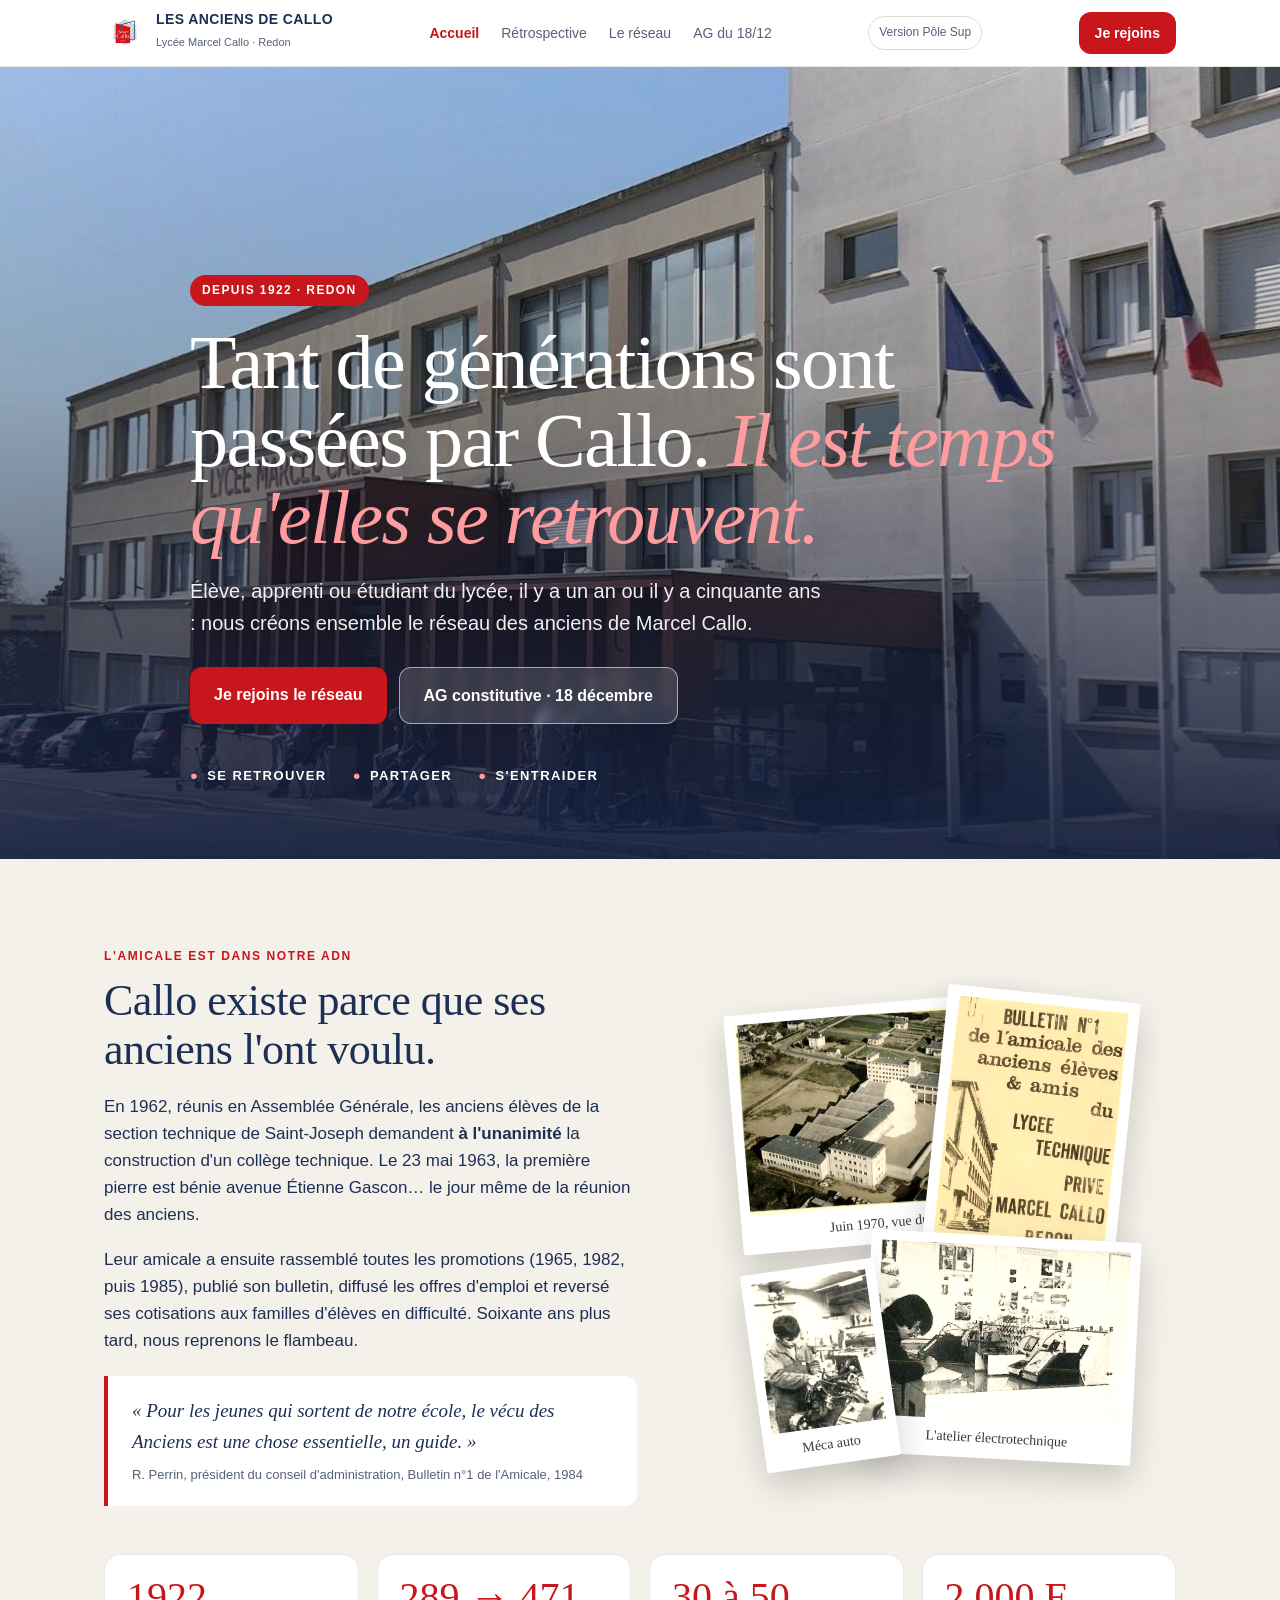
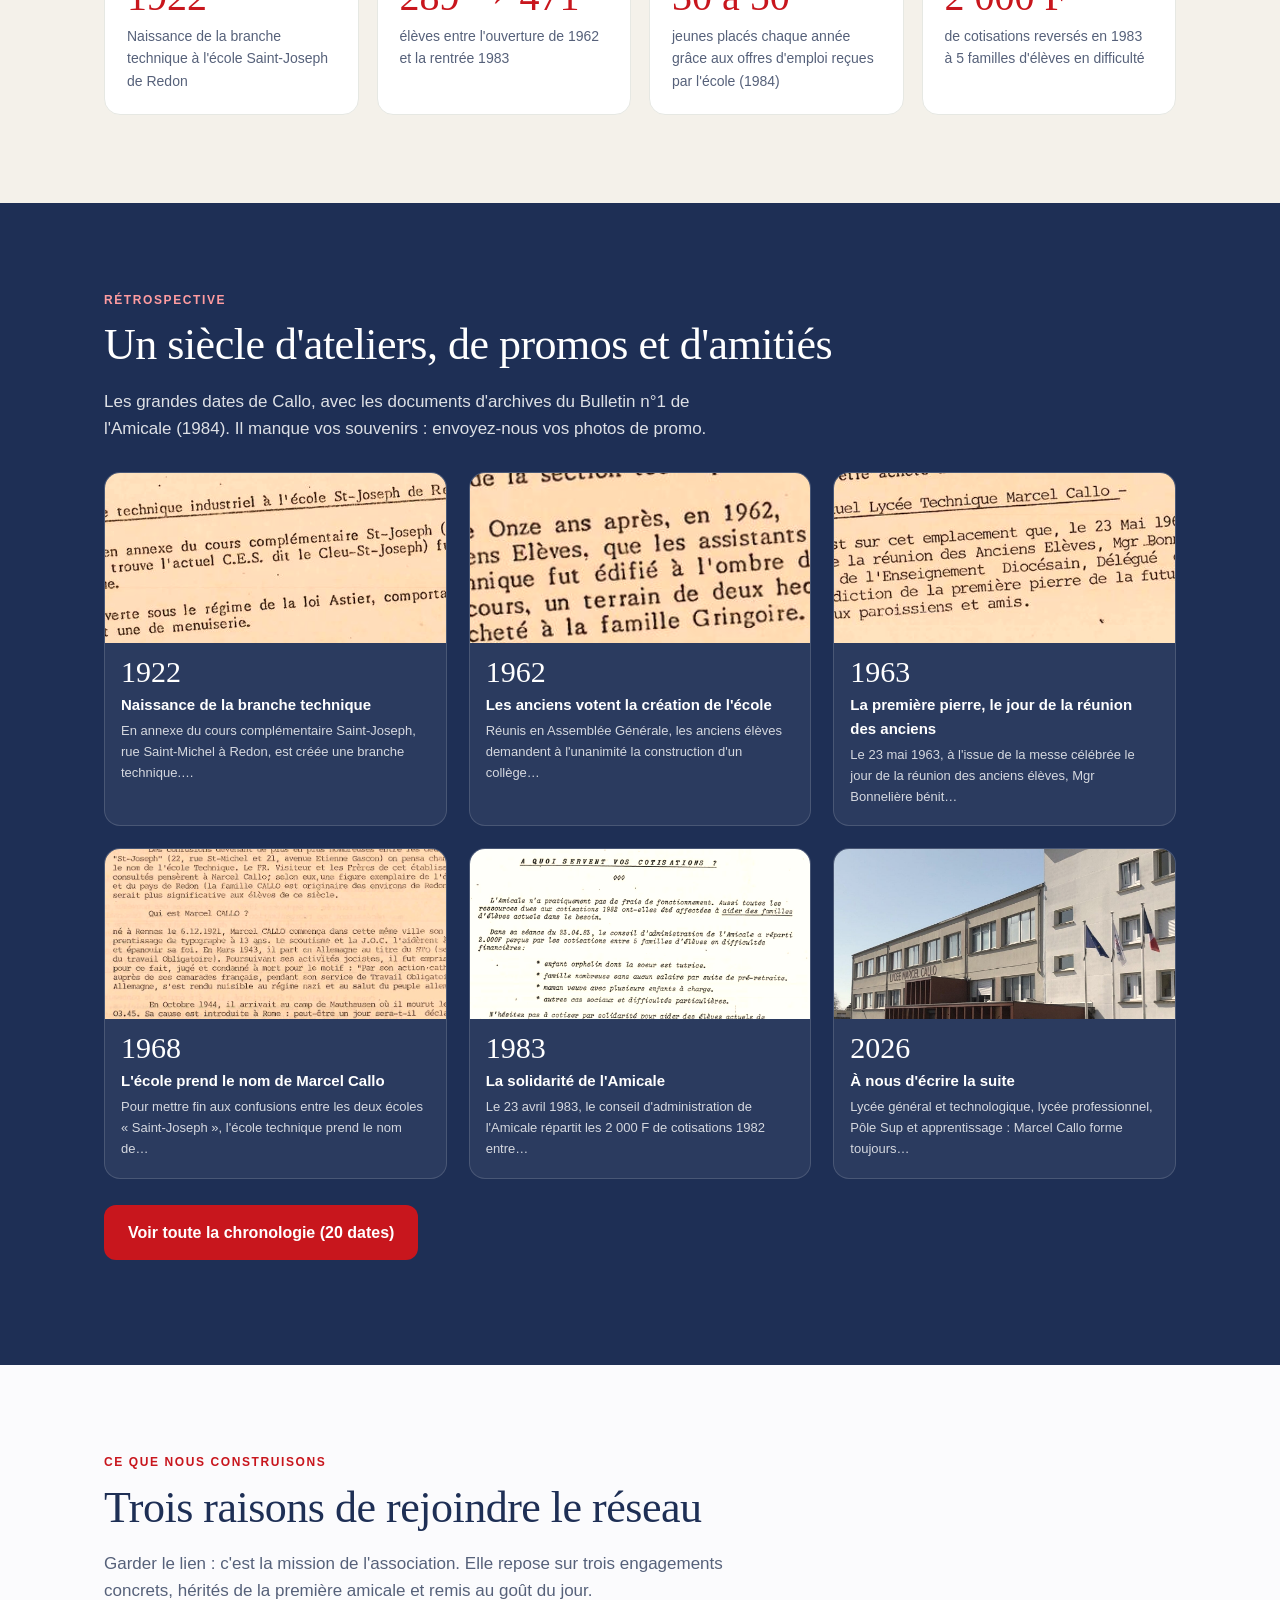
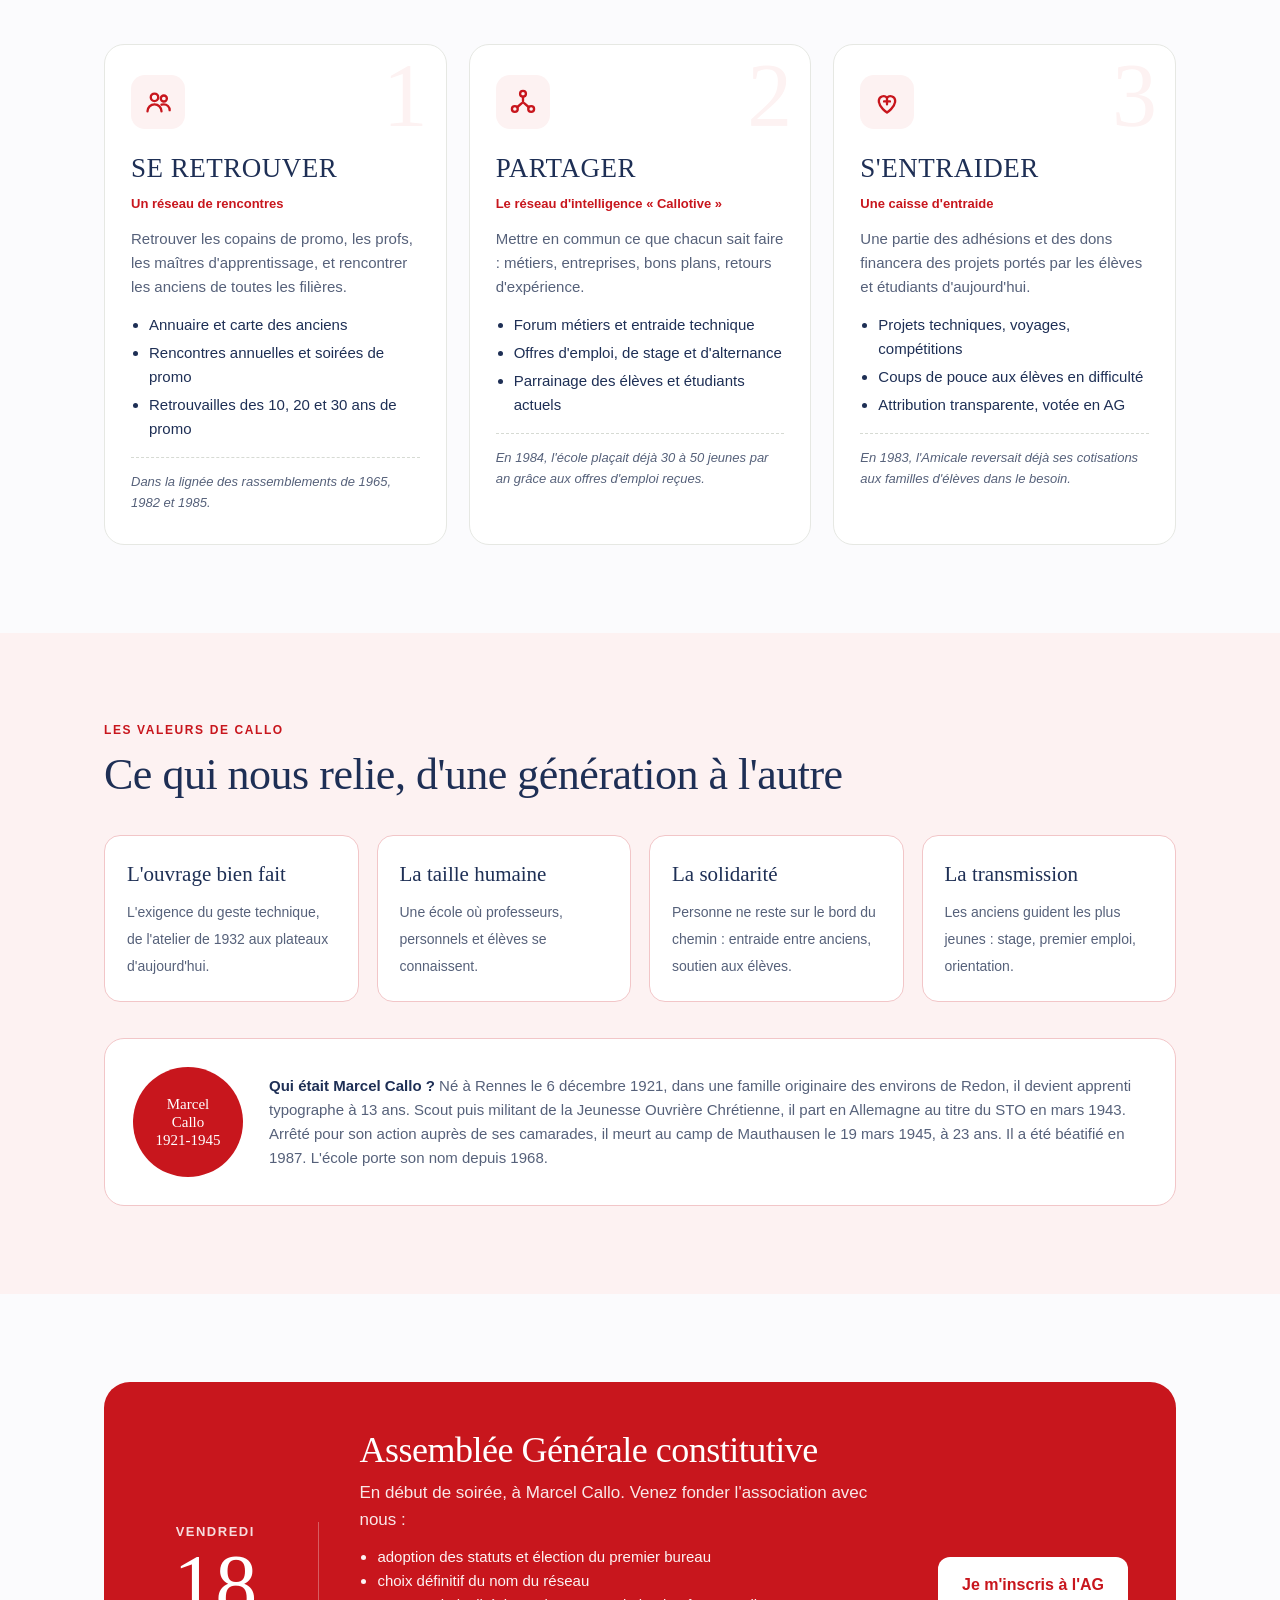
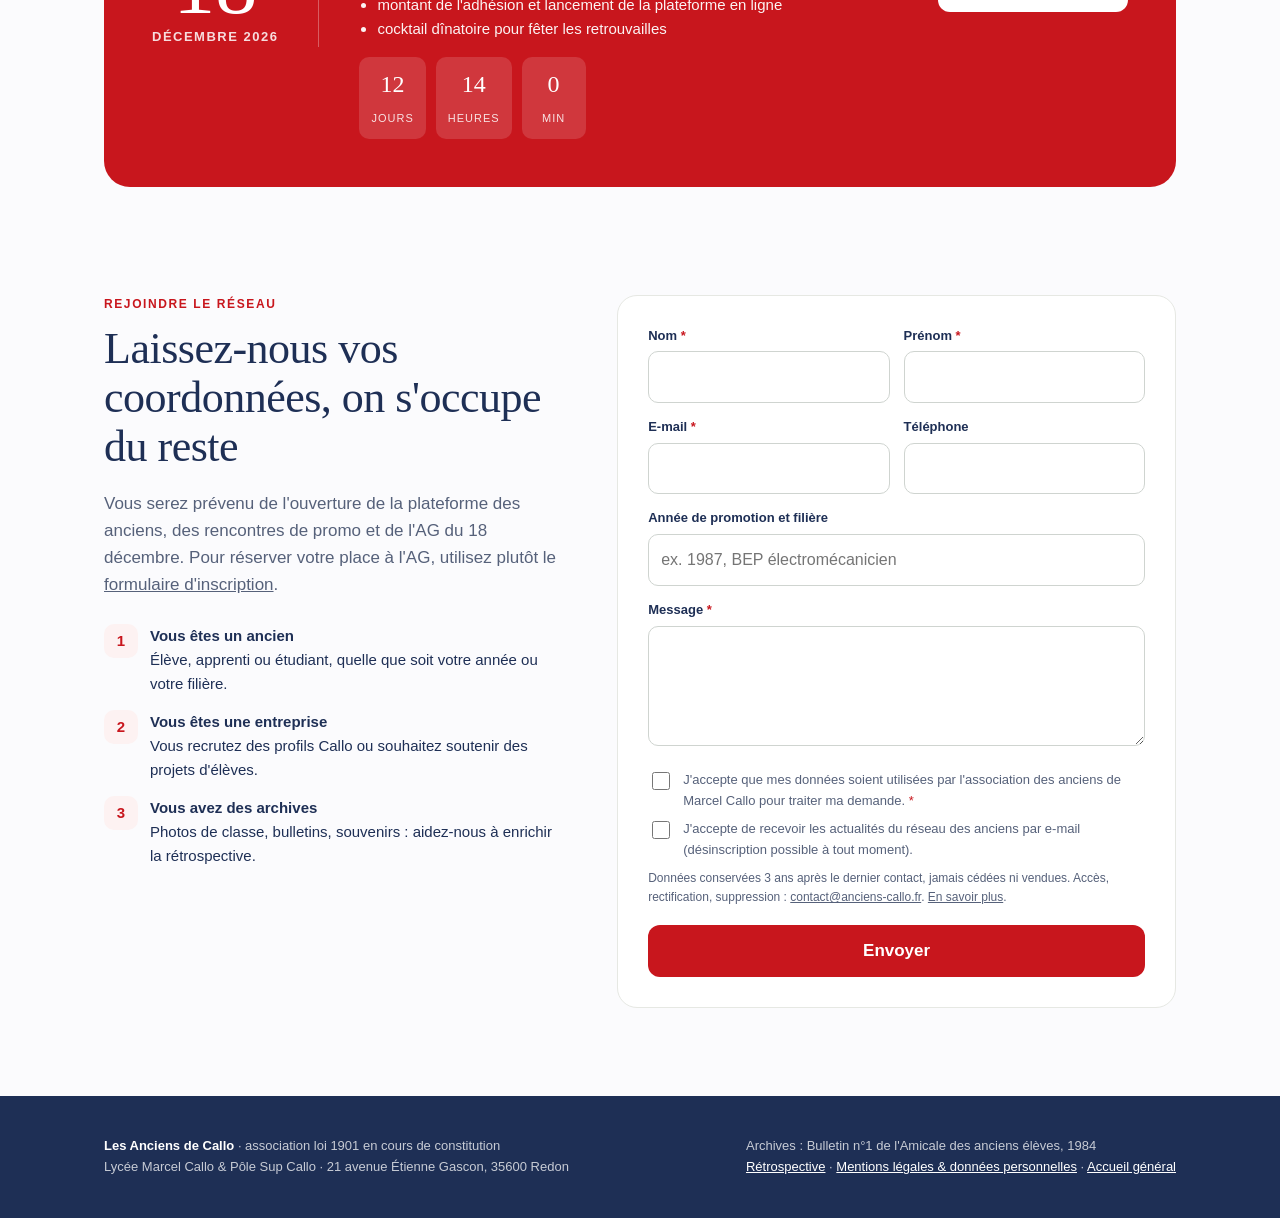
==== lycee/index.html @ 8461d47e "Site Les Anciens de Callo : portail, lycee, polesup, retrospective, inscription" ====
<!doctype html>
<html lang="fr">
<head>
<meta charset="utf-8">
<meta name="viewport" content="width=device-width, initial-scale=1">
<title>Les Anciens de Callo · Lycée Marcel Callo</title>
<meta name="description" content="Le réseau des anciens élèves, apprentis et étudiants de Marcel Callo (Redon) : se retrouver, partager, s&#x27;entraider. AG constitutive le 18 décembre 2026.">
<link rel="icon" href="../assets/img/logo-polesup.jpg">
<link rel="stylesheet" href="../assets/css/style.css">
</head>
<body class="lycee">
<nav>
  <div class="wrap">
    <a class="brand" href="index.html"><img src="../assets/img/logo-lycee.jpg" alt="Lycée Marcel Callo Redon"><div><b>LES ANCIENS DE CALLO</b><span>Lycée Marcel Callo · Redon</span></div></a>
    <ul><li><a href="index.html" class="on">Accueil</a></li><li><a href="retrospective.html">Rétrospective</a></li><li><a href="index.html#reseau">Le réseau</a></li><li><a href="index.html#ag">AG du 18/12</a></li></ul>
    <a class="switch" href="../polesup/index.html">Version Pôle Sup</a>
    <a class="btn btn-main" href="index.html#contact">Je rejoins</a>
  </div>
</nav>

<header class="hero" id="top">
  <div class="bg" role="img" aria-label="Façade actuelle du lycée Marcel Callo à Redon"></div>
  <div class="wrap">
    <span class="since">DEPUIS 1922 · REDON</span>
    <h1>Tant de générations sont passées par Callo. <em>Il est temps qu'elles se retrouvent.</em></h1>
    <p>Élève, apprenti ou étudiant du lycée, il y a un an ou il y a cinquante ans : nous créons ensemble le réseau des anciens de Marcel Callo.</p>
    <div class="ctas">
      <a class="btn btn-main" href="#contact">Je rejoins le réseau</a>
      <a class="btn btn-ghost" href="#ag">AG constitutive · 18 décembre</a>
    </div>
    <div class="pillars-strip"><span>Se retrouver</span><span>Partager</span><span>S'entraider</span></div>
  </div>
</header>

<section class="origin" id="histoire">
  <div class="wrap">
    <div class="grid">
      <div class="reveal">
        <div class="kicker">L'amicale est dans notre ADN</div>
        <h2>Callo existe parce que ses anciens l'ont voulu.</h2>
        <p>En 1962, réunis en Assemblée Générale, les anciens élèves de la section technique de Saint-Joseph demandent <strong>à l'unanimité</strong> la construction d'un collège technique. Le 23 mai 1963, la première pierre est bénie avenue Étienne Gascon… le jour même de la réunion des anciens.</p>
        <p>Leur amicale a ensuite rassemblé toutes les promotions (1965, 1982, puis 1985), publié son bulletin, diffusé les offres d'emploi et reversé ses cotisations aux familles d'élèves en difficulté. Soixante ans plus tard, nous reprenons le flambeau.</p>
        <blockquote>« Pour les jeunes qui sortent de notre école, le vécu des Anciens est une chose essentielle, un guide. »<cite>R. Perrin, président du conseil d'administration, Bulletin n°1 de l'Amicale, 1984</cite></blockquote>
      </div>
      <div class="stack reveal" aria-label="Montage de photos d'archives">
        <figure class="polaroid p1"><img src="../assets/img/aerien1970.jpg" alt="Vue aérienne de l'école en juin 1970"><figcaption>Juin 1970, vue du ciel</figcaption></figure>
        <figure class="polaroid p2"><img src="../assets/img/bulletin1984.jpg" alt="Couverture du Bulletin n°1 de l'Amicale"><figcaption>Bulletin n°1, 1984</figcaption></figure>
        <figure class="polaroid p3"><img src="../assets/img/atelier-electro.jpg" alt="Élève en atelier d'électrotechnique"><figcaption>L'atelier électrotechnique</figcaption></figure>
        <figure class="polaroid p4"><img src="../assets/img/atelier-auto.jpg" alt="Élève en atelier de mécanique automobile"><figcaption>Méca auto</figcaption></figure>
      </div>
    </div>
    <div class="stats reveal">
      <div class="stat"><b>1922</b><span>Naissance de la branche technique à l'école Saint-Joseph de Redon</span></div>
      <div class="stat"><b>289 → 471</b><span>élèves entre l'ouverture de 1962 et la rentrée 1983</span></div>
      <div class="stat"><b>30 à 50</b><span>jeunes placés chaque année grâce aux offres d'emploi reçues par l'école (1984)</span></div>
      <div class="stat"><b>2 000 F</b><span>de cotisations reversés en 1983 à 5 familles d'élèves en difficulté</span></div>
    </div>
  </div>
</section>

<section class="timeline-sec" id="retrospective">
  <div class="wrap">
    <div class="kicker">Rétrospective</div>
    <h2 class="serif">Un siècle d'ateliers, de promos et d'amitiés</h2>
    <p class="intro">Les grandes dates de Callo, avec les documents d'archives du Bulletin n°1 de l'Amicale (1984). Il manque vos souvenirs : envoyez-nous vos photos de promo.</p>
    <div class="teaser"><a href="retrospective.html#an-1922"><img src="../assets/img/1922-section-technique.jpg" alt="Historique de l&#x27;école : la section technique à Saint-Joseph" loading="lazy"><div class="t"><div class="yr">1922</div><h3>Naissance de la branche technique</h3><p>En annexe du cours complémentaire Saint-Joseph, rue Saint-Michel à Redon, est créée une branche technique.…</p></div></a><a href="retrospective.html#an-1962"><img src="../assets/img/1962-ag-des-anciens.jpg" alt="La demande unanime de l&#x27;Assemblée Générale des anciens" loading="lazy"><div class="t"><div class="yr">1962</div><h3>Les anciens votent la création de l&#x27;école</h3><p>Réunis en Assemblée Générale, les anciens élèves demandent à l&#x27;unanimité la construction d&#x27;un collège…</p></div></a><a href="retrospective.html#an-1963"><img src="../assets/img/1963-premiere-pierre.jpg" alt="Bénédiction de la première pierre, 23 mai 1963" loading="lazy"><div class="t"><div class="yr">1963</div><h3>La première pierre, le jour de la réunion des anciens</h3><p>Le 23 mai 1963, à l&#x27;issue de la messe célébrée le jour de la réunion des anciens élèves, Mgr Bonnelière bénit…</p></div></a><a href="retrospective.html#an-1968"><img src="../assets/img/1968-nom-marcel-callo.jpg" alt="Le choix du nom et le portrait de Marcel Callo" loading="lazy"><div class="t"><div class="yr">1968</div><h3>L&#x27;école prend le nom de Marcel Callo</h3><p>Pour mettre fin aux confusions entre les deux écoles « Saint-Joseph », l&#x27;école technique prend le nom de…</p></div></a><a href="retrospective.html#an-1983"><img src="../assets/img/1983-cotisations-solidarite.jpg" alt="« À quoi servent vos cotisations ? »" loading="lazy"><div class="t"><div class="yr">1983</div><h3>La solidarité de l&#x27;Amicale</h3><p>Le 23 avril 1983, le conseil d&#x27;administration de l&#x27;Amicale répartit les 2 000 F de cotisations 1982 entre…</p></div></a><a href="retrospective.html#an-2026"><img src="../assets/img/facade.jpg" alt="Le lycée Marcel Callo aujourd&#x27;hui, avenue Étienne Gascon" loading="lazy"><div class="t"><div class="yr">2026</div><h3>À nous d&#x27;écrire la suite</h3><p>Lycée général et technologique, lycée professionnel, Pôle Sup et apprentissage : Marcel Callo forme toujours…</p></div></a></div>
    <p style="margin-top:26px"><a class="btn btn-main" href="retrospective.html">Voir toute la chronologie (20 dates)</a></p>
  </div>
</section>

<section id="reseau">
  <div class="wrap">
    <div class="kicker">Ce que nous construisons</div>
    <h2>Trois raisons de rejoindre le réseau</h2>
    <p style="max-width:680px;color:var(--muted)">Garder le lien : c'est la mission de l'association. Elle repose sur trois engagements concrets, hérités de la première amicale et remis au goût du jour.</p>
    <div class="pillars">
      <article class="pillar reveal">
        <div class="num">1</div>
        <div class="ico"><svg viewBox="0 0 24 24" fill="none" stroke-width="2" stroke-linecap="round" stroke-linejoin="round"><circle cx="9" cy="8" r="3.2"/><circle cx="17" cy="9" r="2.6"/><path d="M3 20c0-3.3 2.7-6 6-6s6 2.7 6 6"/><path d="M15 14.3c.6-.2 1.3-.3 2-.3 2.8 0 5 2.2 5 5"/></svg></div>
        <h3>SE RETROUVER</h3>
        <div class="tag">Un réseau de rencontres</div>
        <p>Retrouver les copains de promo, les profs, les maîtres d'apprentissage, et rencontrer les anciens de toutes les filières.</p>
        <ul><li>Annuaire et carte des anciens</li><li>Rencontres annuelles et soirées de promo</li><li>Retrouvailles des 10, 20 et 30 ans de promo</li></ul>
        <div class="heritage">Dans la lignée des rassemblements de 1965, 1982 et 1985.</div>
      </article>
      <article class="pillar reveal">
        <div class="num">2</div>
        <div class="ico"><svg viewBox="0 0 24 24" fill="none" stroke-width="2" stroke-linecap="round" stroke-linejoin="round"><circle cx="12" cy="5" r="2.5"/><circle cx="5" cy="18" r="2.5"/><circle cx="19" cy="18" r="2.5"/><path d="M12 7.5v4M7 16.5l4-3.5M17 16.5l-4-3.5"/></svg></div>
        <h3>PARTAGER</h3>
        <div class="tag">Le réseau d'intelligence « Callotive »</div>
        <p>Mettre en commun ce que chacun sait faire : métiers, entreprises, bons plans, retours d'expérience.</p>
        <ul><li>Forum métiers et entraide technique</li><li>Offres d'emploi, de stage et d'alternance</li><li>Parrainage des élèves et étudiants actuels</li></ul>
        <div class="heritage">En 1984, l'école plaçait déjà 30 à 50 jeunes par an grâce aux offres d'emploi reçues.</div>
      </article>
      <article class="pillar reveal">
        <div class="num">3</div>
        <div class="ico"><svg viewBox="0 0 24 24" fill="none" stroke-width="2" stroke-linecap="round" stroke-linejoin="round"><path d="M12 21s-7-4.4-7-10a4 4 0 0 1 7-2.6A4 4 0 0 1 19 11c0 5.6-7 10-7 10z"/><path d="M9.5 11.5h5M12 9v5"/></svg></div>
        <h3>S'ENTRAIDER</h3>
        <div class="tag">Une caisse d'entraide</div>
        <p>Une partie des adhésions et des dons financera des projets portés par les élèves et étudiants d'aujourd'hui.</p>
        <ul><li>Projets techniques, voyages, compétitions</li><li>Coups de pouce aux élèves en difficulté</li><li>Attribution transparente, votée en AG</li></ul>
        <div class="heritage">En 1983, l'Amicale reversait déjà ses cotisations aux familles d'élèves dans le besoin.</div>
      </article>
    </div>
  </div>
</section>

<section class="values">
  <div class="wrap">
    <div class="kicker">Les valeurs de Callo</div>
    <h2>Ce qui nous relie, d'une génération à l'autre</h2>
    <div class="vals">
      <div class="val reveal"><b>L'ouvrage bien fait</b><span>L'exigence du geste technique, de l'atelier de 1932 aux plateaux d'aujourd'hui.</span></div>
      <div class="val reveal"><b>La taille humaine</b><span>Une école où professeurs, personnels et élèves se connaissent.</span></div>
      <div class="val reveal"><b>La solidarité</b><span>Personne ne reste sur le bord du chemin : entraide entre anciens, soutien aux élèves.</span></div>
      <div class="val reveal"><b>La transmission</b><span>Les anciens guident les plus jeunes : stage, premier emploi, orientation.</span></div>
    </div>
    <div class="callo reveal">
      <div class="badge">Marcel<br>Callo<br>1921-1945</div>
      <p><strong style="color:var(--ink)">Qui était Marcel Callo ?</strong> Né à Rennes le 6 décembre 1921, dans une famille originaire des environs de Redon, il devient apprenti typographe à 13 ans. Scout puis militant de la Jeunesse Ouvrière Chrétienne, il part en Allemagne au titre du STO en mars 1943. Arrêté pour son action auprès de ses camarades, il meurt au camp de Mauthausen le 19 mars 1945, à 23 ans. Il a été béatifié en 1987. L'école porte son nom depuis 1968.</p>
    </div>
  </div>
</section>

<section id="ag">
  <div class="wrap">
    <div class="ag reveal">
      <div class="date"><small>VENDREDI</small><b>18</b><small>DÉCEMBRE 2026</small></div>
      <div>
        <h2>Assemblée Générale constitutive</h2>
        <p>En début de soirée, à Marcel Callo. Venez fonder l'association avec nous :</p>
        <ul><li>adoption des statuts et élection du premier bureau</li><li>choix définitif du nom du réseau</li><li>montant de l'adhésion et lancement de la plateforme en ligne</li><li>cocktail dînatoire pour fêter les retrouvailles</li></ul>
        <div class="countdown" id="cd"><div><b id="cd-d">–</b><span>jours</span></div><div><b id="cd-h">–</b><span>heures</span></div><div><b id="cd-m">–</b><span>min</span></div></div>
      </div>
      <div><a class="btn" href="../inscription.html?ecole=lycee&amp;utm_source=site">Je m'inscris à l'AG</a></div>
    </div>
  </div>
</section>

<section class="contact" id="contact" style="padding-top:20px">
  <div class="wrap">
    <div class="grid">
      <div>
        <div class="kicker">Rejoindre le réseau</div>
        <h2>Laissez-nous vos coordonnées, on s'occupe du reste</h2>
        <p style="color:var(--muted)">Vous serez prévenu de l'ouverture de la plateforme des anciens, des rencontres de promo et de l'AG du 18 décembre. Pour réserver votre place à l'AG, utilisez plutôt le <a href="../inscription.html?ecole=lycee&amp;utm_source=site">formulaire d'inscription</a>.</p>
        <ul class="contact-points">
          <li><span class="dot">1</span><div><b>Vous êtes un ancien</b>Élève, apprenti ou étudiant, quelle que soit votre année ou votre filière.</div></li>
          <li><span class="dot">2</span><div><b>Vous êtes une entreprise</b>Vous recrutez des profils Callo ou souhaitez soutenir des projets d'élèves.</div></li>
          <li><span class="dot">3</span><div><b>Vous avez des archives</b>Photos de classe, bulletins, souvenirs : aidez-nous à enrichir la rétrospective.</div></li>
        </ul>
      </div>
      <form id="cf" data-site="Lycée Marcel Callo" novalidate>
        <div class="fg">
          <div><label class="f" for="c-nom">Nom <i>*</i></label><input type="text" id="c-nom" name="nom" autocomplete="family-name" required></div>
          <div><label class="f" for="c-prenom">Prénom <i>*</i></label><input type="text" id="c-prenom" name="prenom" autocomplete="given-name" required></div>
          <div><label class="f" for="c-email">E-mail <i>*</i></label><input type="email" id="c-email" name="email" autocomplete="email" required></div>
          <div><label class="f" for="c-tel">Téléphone</label><input type="tel" id="c-tel" name="tel" autocomplete="tel"></div>
          <div class="full"><label class="f" for="c-promo">Année de promotion et filière</label><input type="text" id="c-promo" name="promo" placeholder="ex. 1987, BEP électromécanicien"></div>
          <div class="full"><label class="f" for="c-msg">Message <i>*</i></label><textarea id="c-msg" name="message" required></textarea></div>
        </div>
        <input class="hp" type="text" name="site_web" tabindex="-1" autocomplete="off" aria-hidden="true">
        <div class="consent">
          <label><input type="checkbox" id="c-rgpd" name="rgpd" required><span>J'accepte que mes données soient utilisées par l'association des anciens de Marcel Callo pour traiter ma demande. <i style="color:var(--primary);font-style:normal">*</i></span></label>
          <label><input type="checkbox" id="c-optin" name="optin"><span>J'accepte de recevoir les actualités du réseau des anciens par e-mail (désinscription possible à tout moment).</span></label>
          <p style="margin:8px 0 0;font-size:12px">Données conservées 3 ans après le dernier contact, jamais cédées ni vendues. Accès, rectification, suppression : <a data-contact href="#">contact</a>. <a href="mentions-legales.html">En savoir plus</a>.</p>
        </div>
        <button type="submit" id="c-go">Envoyer</button>
        <div id="c-msgbox" class="msg" role="status" aria-live="polite"></div>
      </form>
    </div>
  </div>
</section>
<footer>
  <div class="wrap">
    <div><strong style="color:#fff">Les Anciens de Callo</strong> · association loi 1901 en cours de constitution<br>Lycée Marcel Callo &amp; Pôle Sup Callo · 21 avenue Étienne Gascon, 35600 Redon</div>
    <div>Archives : Bulletin n°1 de l'Amicale des anciens élèves, 1984<br><a href="retrospective.html">Rétrospective</a> · <a href="mentions-legales.html">Mentions légales &amp; données personnelles</a> · <a href="../index.html">Accueil général</a></div>
  </div>
</footer>
<script src="../assets/js/config.js"></script>
<script src="../assets/js/main.js"></script>
</body>
</html>
---- assets/css/style.css ----
:root{
  --primary:#454F56; --primary-ink:#fff; --accent:#B0C12C; --accent-ink:#7C8A1F; --ink:#232A2E; --dark:#232A2E;
  --soft:#F5F7EA; --line:#DDE3AE; --bg:#FAFAF7; --paper:#F3EFE4; --muted:#5E676C;
}
body.lycee{
  --primary:#C8161D; --accent:#3E588B; --accent-ink:#C8161D; --ink:#1E2F55; --dark:#1E2F55;
  --soft:#FDF2F2; --line:#F2C6C8; --bg:#FBFBFD; --paper:#F4F1EA; --muted:#56617A;
}
*{box-sizing:border-box}
html{scroll-behavior:smooth}
body{margin:0;background:var(--bg);color:var(--ink);font-family:Arial,Helvetica,sans-serif;line-height:1.6;font-size:17px}
img{max-width:100%;display:block}
a{color:inherit}
.wrap{max-width:1120px;margin:0 auto;padding:0 24px}
.serif{font-family:Georgia,'Times New Roman',serif;font-weight:normal}
.kicker{font-size:12px;font-weight:bold;letter-spacing:1.6px;text-transform:uppercase;color:var(--accent-ink)}
h2{font-family:Georgia,'Times New Roman',serif;font-weight:normal;font-size:clamp(30px,4vw,44px);line-height:1.12;margin:10px 0 18px;letter-spacing:-.5px}
.btn{display:inline-block;padding:15px 24px;border-radius:12px;font-weight:bold;text-decoration:none;font-size:16px;transition:transform .15s}
.btn:hover{transform:translateY(-2px)}
.btn-main{background:var(--primary);color:#fff}
.btn-ghost{background:rgba(255,255,255,.14);color:#fff;border:1px solid rgba(255,255,255,.55);backdrop-filter:blur(4px)}
section{padding:88px 0}

/* NAV */
nav{position:sticky;top:0;z-index:50;background:rgba(255,255,255,.94);backdrop-filter:blur(8px);border-bottom:1px solid #E6E8E3}
nav .wrap{display:flex;align-items:center;justify-content:space-between;height:66px;gap:16px}
.brand{display:flex;align-items:center;gap:10px;text-decoration:none}
.brand img{width:42px;height:42px;border-radius:8px;object-fit:cover}
.brand b{font-size:14px;letter-spacing:.4px;display:block;line-height:1.1}
.brand span{font-size:11px;color:var(--muted)}
nav ul{display:flex;gap:22px;list-style:none;margin:0;padding:0;font-size:14px}
nav ul a{text-decoration:none;color:var(--muted)} nav ul a:hover{color:var(--primary)}
nav .btn{padding:10px 16px;font-size:14px}

/* HERO */
.hero{position:relative;min-height:88vh;display:flex;align-items:flex-end;color:#fff;padding:0;overflow:hidden}
.hero .bg{position:absolute;inset:0;background:url(../img/facade.jpg) center 40%/cover}
.hero .bg:after{content:"";position:absolute;inset:0;background:linear-gradient(180deg,rgba(0,0,0,.05) 0%,rgba(0,0,0,.25) 40%,var(--hero-shade,rgba(20,26,30,.92)) 100%)}
body.lycee .hero{--hero-shade:rgba(22,33,64,.93)}
.hero .wrap{position:relative;padding-bottom:72px;padding-top:120px}
.hero .since{display:inline-block;background:var(--primary);padding:6px 12px;border-radius:999px;font-size:12px;font-weight:bold;letter-spacing:1.4px}
.hero h1{font-family:Georgia,'Times New Roman',serif;font-weight:normal;font-size:clamp(38px,6.2vw,76px);line-height:1.02;margin:18px 0 18px;letter-spacing:-1.5px;max-width:900px}
.hero h1 em{font-style:italic;color:var(--hero-em,#D9E57A)}
body.lycee .hero h1 em{--hero-em:#FF9CA0}
.hero p{font-size:clamp(17px,2vw,20px);max-width:640px;opacity:.93;margin:0 0 28px}
.hero .ctas{display:flex;gap:12px;flex-wrap:wrap}
.pillars-strip{display:flex;gap:26px;margin-top:42px;font-size:13px;letter-spacing:1.4px;text-transform:uppercase;font-weight:bold;flex-wrap:wrap}
.pillars-strip span:before{content:"●";color:var(--accent);margin-right:8px}
body.lycee .pillars-strip span:before{color:#FF9CA0}

/* ORIGIN */
.origin{background:var(--paper)}
.origin .grid{display:grid;grid-template-columns:1.05fr .95fr;gap:56px;align-items:center}
.origin blockquote{margin:22px 0 0;padding:20px 24px;border-left:4px solid var(--primary);background:#fff;border-radius:0 12px 12px 0;font-family:Georgia,serif;font-size:19px;font-style:italic}
.origin blockquote cite{display:block;font-family:Arial,sans-serif;font-style:normal;font-size:13px;color:var(--muted);margin-top:8px}
.stack{position:relative;height:500px}
.polaroid{position:absolute;background:#fff;padding:10px 10px 38px;box-shadow:0 14px 34px rgba(0,0,0,.18);border-radius:3px;transition:transform .3s}
.polaroid img{filter:sepia(.25) contrast(1.02)}
.polaroid figcaption{position:absolute;bottom:9px;left:0;right:0;text-align:center;font-family:'Comic Sans MS','Segoe Print','Bradley Hand',cursive;font-size:14px;color:#3a3a3a}
.polaroid:hover{transform:rotate(0) scale(1.03)!important;z-index:5}
.p1{width:62%;left:0;top:10px;transform:rotate(-5deg)}
.p2{width:40%;right:2%;top:0;transform:rotate(6deg)}
.p3{width:56%;right:0;bottom:0;transform:rotate(3deg);z-index:2}
.p4{width:28%;left:4%;bottom:-6px;transform:rotate(-8deg);z-index:3}

/* STATS */
.stats{display:grid;grid-template-columns:repeat(4,1fr);gap:18px;margin-top:48px}
.stat{background:#fff;border:1px solid #E6E8E3;border-radius:16px;padding:22px}
.stat b{display:block;font-family:Georgia,serif;font-weight:normal;font-size:40px;line-height:1;color:var(--primary)}
.stat span{font-size:14px;color:var(--muted);display:block;margin-top:8px}

/* TIMELINE */
.timeline-sec{background:var(--dark);color:#fff}
.timeline-sec .kicker{color:var(--accent)}
body.lycee .timeline-sec .kicker{color:#FF9CA0}
.timeline-sec p.intro{max-width:640px;opacity:.85}
.tl{display:flex;gap:22px;overflow-x:auto;scroll-snap-type:x mandatory;padding:34px 24px 26px;margin:0 -24px;scrollbar-width:thin}
.tl::-webkit-scrollbar{height:8px}.tl::-webkit-scrollbar-thumb{background:rgba(255,255,255,.3);border-radius:8px}
.tl-item{flex:0 0 280px;scroll-snap-align:start;position:relative;padding-top:34px}
.tl-item:before{content:"";position:absolute;top:10px;left:0;right:-22px;height:2px;background:rgba(255,255,255,.2)}
.tl-item:after{content:"";position:absolute;top:4px;left:0;width:14px;height:14px;border-radius:50%;background:var(--accent);box-shadow:0 0 0 5px rgba(255,255,255,.08)}
body.lycee .tl-item:after{background:#FF6B70}
.tl-item .yr{font-family:Georgia,serif;font-size:38px;line-height:1}
.tl-item h3{font-size:16px;margin:8px 0 6px}
.tl-item p{font-size:14px;opacity:.8;margin:0}
.tl-item .ph{margin-top:14px;background:#fff;padding:7px 7px 7px;border-radius:3px;transform:rotate(-1.5deg);box-shadow:0 10px 24px rgba(0,0,0,.35)}
.tl-item:nth-child(even) .ph{transform:rotate(1.8deg)}
.tl-item .ph img{height:170px;width:100%;object-fit:cover;filter:sepia(.2)}
.tl-item.now .ph img{filter:none}
.tl-hint{font-size:13px;opacity:.6;margin-top:6px}
.tl-nav{display:flex;gap:8px;margin-top:10px}
.tl-nav button{background:rgba(255,255,255,.1);border:1px solid rgba(255,255,255,.3);color:#fff;width:44px;height:44px;border-radius:50%;font-size:18px;cursor:pointer}

/* PILLARS */
.pillars{display:grid;grid-template-columns:repeat(3,1fr);gap:22px;margin-top:40px}
.pillar{background:#fff;border:1px solid #E6E8E3;border-radius:20px;padding:30px 26px;position:relative;overflow:hidden}
.pillar .num{position:absolute;right:18px;top:6px;font-family:Georgia,serif;font-size:90px;color:var(--soft);line-height:1}
.pillar .ico{width:54px;height:54px;border-radius:14px;background:var(--soft);display:grid;place-items:center;margin-bottom:18px;position:relative}
.pillar .ico svg{width:28px;height:28px;stroke:var(--primary)}
.pillar h3{font-family:Georgia,serif;font-weight:normal;font-size:27px;margin:0 0 4px;position:relative;letter-spacing:.5px}
.pillar .tag{font-size:13px;font-weight:bold;color:var(--accent-ink);margin-bottom:12px;position:relative}
.pillar p{font-size:15px;color:var(--muted);margin:0 0 14px;position:relative}
.pillar ul{margin:0;padding-left:18px;font-size:15px;position:relative}
.pillar li{margin:4px 0}
.pillar .heritage{margin-top:16px;padding-top:14px;border-top:1px dashed #D6DAD3;font-size:13px;color:var(--muted);font-style:italic;position:relative}

/* VALUES */
.values{background:var(--soft)}
.vals{display:grid;grid-template-columns:repeat(4,1fr);gap:18px;margin-top:36px}
.val{background:#fff;border-radius:16px;padding:22px;border:1px solid var(--line)}
.val b{font-family:Georgia,serif;font-weight:normal;font-size:21px;display:block;margin-bottom:6px}
.val span{font-size:14px;color:var(--muted)}
.callo{display:grid;grid-template-columns:auto 1fr;gap:26px;align-items:center;margin-top:36px;background:#fff;border-radius:20px;padding:28px;border:1px solid var(--line)}
.callo .badge{width:110px;height:110px;border-radius:50%;background:var(--primary);color:#fff;display:grid;place-items:center;text-align:center;font-family:Georgia,serif;font-size:15px;line-height:1.2;padding:10px}
.callo p{margin:0;font-size:15px;color:var(--muted)}

/* AG */
.ag{background:var(--primary);color:#fff;border-radius:26px;padding:48px;display:grid;grid-template-columns:auto 1fr auto;gap:40px;align-items:center}
.ag .date{text-align:center;border-right:1px solid rgba(255,255,255,.3);padding-right:40px}
.ag .date small{display:block;font-size:13px;letter-spacing:1.5px;font-weight:bold;opacity:.85}
.ag .date b{font-family:Georgia,serif;font-weight:normal;font-size:84px;line-height:1}
.ag h2{margin:0 0 8px;font-size:clamp(26px,3vw,36px)}
.ag p{margin:0;opacity:.9}
.ag ul{margin:12px 0 0;padding-left:18px;opacity:.95;font-size:15px}
.countdown{display:flex;gap:10px;margin-top:16px}
.countdown div{background:rgba(255,255,255,.14);border-radius:10px;padding:8px 12px;text-align:center;min-width:64px}
.countdown b{display:block;font-size:24px;font-family:Georgia,serif;font-weight:normal}
.countdown span{font-size:11px;letter-spacing:1px;text-transform:uppercase;opacity:.85}
.ag .btn{background:#fff;color:var(--primary)}

/* FORM */
.contact .grid{display:grid;grid-template-columns:.9fr 1.1fr;gap:56px;align-items:start}
form{background:#fff;border:1px solid #E6E8E3;border-radius:20px;padding:30px}
.fg{display:grid;grid-template-columns:1fr 1fr;gap:14px}
.fg .full{grid-column:1/-1}
label.f{display:block;font-size:13px;font-weight:bold;margin-bottom:5px}
label.f i{color:var(--primary);font-style:normal}
input[type=text],input[type=email],input[type=tel],input[type=number],textarea{width:100%;padding:12px;border:1px solid #CFD4D0;border-radius:10px;font:inherit;font-size:16px;background:#fff;color:var(--ink)}
textarea{min-height:120px;resize:vertical}
input:focus,textarea:focus{outline:2px solid var(--accent);border-color:var(--primary)}
.consent{margin-top:16px;font-size:13px;color:var(--muted)}
.consent label{display:flex;gap:10px;align-items:flex-start;margin:8px 0}
.consent input{width:18px;height:18px;margin-top:2px;flex:none;accent-color:var(--primary)}
form button{margin-top:18px;width:100%;padding:16px;border:0;border-radius:12px;background:var(--primary);color:#fff;font-size:17px;font-weight:bold;cursor:pointer}
.msg{display:none;margin-top:14px;padding:14px;border-radius:10px;font-weight:bold}
.msg.ok{display:block;background:var(--soft);border:1px solid var(--line)}
.msg.err{display:block;background:#FFF1F0;border:1px solid #F3B8B3;color:#9B1C1C}
.hp{position:absolute;left:-9999px}
.contact-points{list-style:none;padding:0;margin:26px 0 0}
.contact-points li{display:flex;gap:12px;margin:14px 0;font-size:15px}
.contact-points li b{display:block}
.contact-points .dot{width:34px;height:34px;flex:none;border-radius:10px;background:var(--soft);display:grid;place-items:center;color:var(--primary);font-weight:bold}

footer{background:var(--dark);color:rgba(255,255,255,.75);font-size:13px;padding:40px 0}
footer .wrap{display:flex;justify-content:space-between;gap:24px;flex-wrap:wrap}
footer a{color:#fff}
.reveal{opacity:0;transform:translateY(24px);transition:opacity .7s,transform .7s}
.reveal.in{opacity:1;transform:none}
@media (prefers-reduced-motion:reduce){.reveal{opacity:1;transform:none;transition:none}html{scroll-behavior:auto}}

@media (max-width:900px){
  nav ul{display:none}
  .origin .grid,.contact .grid{grid-template-columns:1fr;gap:36px}
  .stack{height:420px}
  .stats{grid-template-columns:1fr 1fr}
  .pillars{grid-template-columns:1fr}
  .vals{grid-template-columns:1fr 1fr}
  .ag{grid-template-columns:1fr;padding:32px 24px;gap:22px}
  .ag .date{border-right:0;border-bottom:1px solid rgba(255,255,255,.3);padding:0 0 18px;text-align:left}
}
@media (max-width:560px){
  body{font-size:16px}
  .wrap{padding:0 16px}
  section{padding:64px 0}
  .hero{min-height:92vh}
  .stack{height:330px}
  .vals,.fg{grid-template-columns:1fr}
  .callo{grid-template-columns:1fr;text-align:left}
  .tl{margin:0 -16px;padding:34px 16px 26px}
  .tl-item{flex-basis:240px}
  form{padding:20px}
  nav .btn{display:none}
  .pillars-strip{gap:14px;font-size:12px}
}

/* ====== Ajouts v2 : navigation multi-pages, chronologie, portail, visionneuse ====== */
nav ul a.on{color:var(--primary);font-weight:bold}
.switch{font-size:12px;color:var(--muted);text-decoration:none;border:1px solid #DADDD6;border-radius:999px;padding:6px 10px;white-space:nowrap}
.switch:hover{border-color:var(--primary);color:var(--primary)}
.page-head{background:var(--dark);color:#fff;padding:64px 0 54px}
.page-head .kicker{color:var(--accent)}
body.lycee .page-head .kicker{color:#FF9CA0}
.page-head h1{font-family:Georgia,'Times New Roman',serif;font-weight:normal;font-size:clamp(34px,5vw,56px);line-height:1.08;margin:12px 0 14px;letter-spacing:-1px}
.page-head p{max-width:720px;opacity:.88;margin:0}
.src-note{font-size:13px;color:var(--muted);background:var(--soft);border:1px solid var(--line);border-radius:12px;padding:14px 16px;margin:0 0 34px}

/* Teaser chronologie (accueil) */
.teaser{display:grid;grid-template-columns:repeat(3,1fr);gap:22px;margin-top:30px}
.teaser a{display:block;text-decoration:none;color:#fff;background:rgba(255,255,255,.06);border:1px solid rgba(255,255,255,.14);border-radius:16px;overflow:hidden;transition:transform .2s}
.teaser a:hover{transform:translateY(-3px)}
.teaser img{height:170px;width:100%;object-fit:cover;object-position:top;filter:sepia(.25)}
.teaser .t{padding:14px 16px 18px}
.teaser .yr{font-family:Georgia,serif;font-size:30px;line-height:1}
.teaser h3{font-size:15px;margin:6px 0 4px}
.teaser p{font-size:13px;opacity:.8;margin:0}

/* Chronologie complète (page rétrospective) */
.chrono{position:relative;margin:10px 0 0;padding:0}
.chrono:before{content:"";position:absolute;left:118px;top:0;bottom:0;width:2px;background:var(--line)}
.ev{display:grid;grid-template-columns:100px 1fr;gap:42px;position:relative;padding:0 0 46px}
.ev:before{content:"";position:absolute;left:111px;top:10px;width:16px;height:16px;border-radius:50%;background:var(--primary);box-shadow:0 0 0 6px var(--bg)}
.ev .yr{font-family:Georgia,serif;font-size:36px;line-height:1;text-align:right;color:var(--primary);padding-top:2px}
.ev .body{background:#fff;border:1px solid #E6E8E3;border-radius:18px;padding:22px 24px}
.ev h2{font-size:24px;margin:0 0 8px;letter-spacing:0}
.ev p{margin:0 0 10px;color:#3F484D;font-size:16px}
.ev .date{font-size:12px;font-weight:bold;letter-spacing:1.2px;text-transform:uppercase;color:var(--accent-ink)}
.ev .imgs{display:grid;align-items:start;grid-template-columns:repeat(auto-fit,minmax(220px,1fr));gap:14px;margin-top:14px}
.arch{margin:0;background:var(--paper);border-radius:10px;padding:8px;cursor:zoom-in}
.arch img{width:100%;max-height:300px;object-fit:contain;background:#fff;border-radius:4px}
.arch figcaption{font-size:12px;color:var(--muted);padding:8px 4px 2px;line-height:1.4}
.ev.now .yr{color:var(--accent-ink)}
.ev.now .body{border-color:var(--line);background:var(--soft)}

/* Visionneuse */
.lb{position:fixed;inset:0;background:rgba(10,12,14,.92);display:none;align-items:center;justify-content:center;z-index:100;padding:20px;flex-direction:column;gap:12px}
.lb.open{display:flex}
.lb img{max-width:min(1100px,100%);max-height:82vh;background:#fff;border-radius:6px}
.lb p{color:#fff;font-size:14px;max-width:900px;text-align:center;margin:0}
.lb button{position:absolute;top:14px;right:16px;background:#fff;border:0;border-radius:50%;width:44px;height:44px;font-size:22px;cursor:pointer}

/* Portail */
.portal{min-height:100vh;display:grid;grid-template-columns:1fr 1fr}
.portal a{position:relative;display:flex;align-items:flex-end;padding:48px;color:#fff;text-decoration:none;min-height:50vh;overflow:hidden}
.portal a .ph{position:absolute;inset:0;background:url(../img/facade.jpg) center/cover;transition:transform .5s}
.portal a:hover .ph{transform:scale(1.04)}
.portal a:after{content:"";position:absolute;inset:0}
.portal .ly:after{background:linear-gradient(180deg,rgba(200,22,29,.35),rgba(30,47,85,.94))}
.portal .ps:after{background:linear-gradient(180deg,rgba(69,79,86,.35),rgba(35,42,46,.95))}
.portal .in{position:relative;z-index:2;max-width:440px}
.portal img.logo{width:84px;height:84px;border-radius:14px;background:#fff;object-fit:cover;margin-bottom:18px}
.portal h2{font-family:Georgia,serif;font-weight:normal;font-size:clamp(30px,3.6vw,46px);margin:0 0 8px;line-height:1.1}
.portal p{margin:0 0 18px;opacity:.9}
.portal .go{display:inline-block;background:#fff;color:#232A2E;font-weight:bold;padding:12px 18px;border-radius:10px}
.portal-top{position:absolute;top:0;left:0;right:0;z-index:5;text-align:center;color:#fff;padding:26px 16px;background:linear-gradient(180deg,rgba(0,0,0,.55),transparent)}
.portal-top b{font-size:13px;letter-spacing:2px}
.portal-top h1{font-family:Georgia,serif;font-weight:normal;font-size:clamp(24px,3vw,34px);margin:6px 0 0}

/* Mentions légales */
.legal{max-width:820px}
.legal h2{font-size:26px;margin:34px 0 10px}
.legal p,.legal li{color:#3F484D;font-size:16px}

@media (max-width:900px){
  .teaser{grid-template-columns:1fr 1fr}
  .portal{grid-template-columns:1fr}
  .portal a{min-height:52vh;padding:32px 20px}
  .switch{display:none}
}
@media (max-width:560px){
  .teaser{grid-template-columns:1fr}
  .chrono:before{left:9px}
  .ev{grid-template-columns:1fr;gap:10px;padding-left:34px}
  .ev:before{left:2px;top:6px}
  .ev .yr{text-align:left;font-size:30px}
  .ev .body{padding:18px 16px}
  .page-head{padding:44px 0 38px}
}
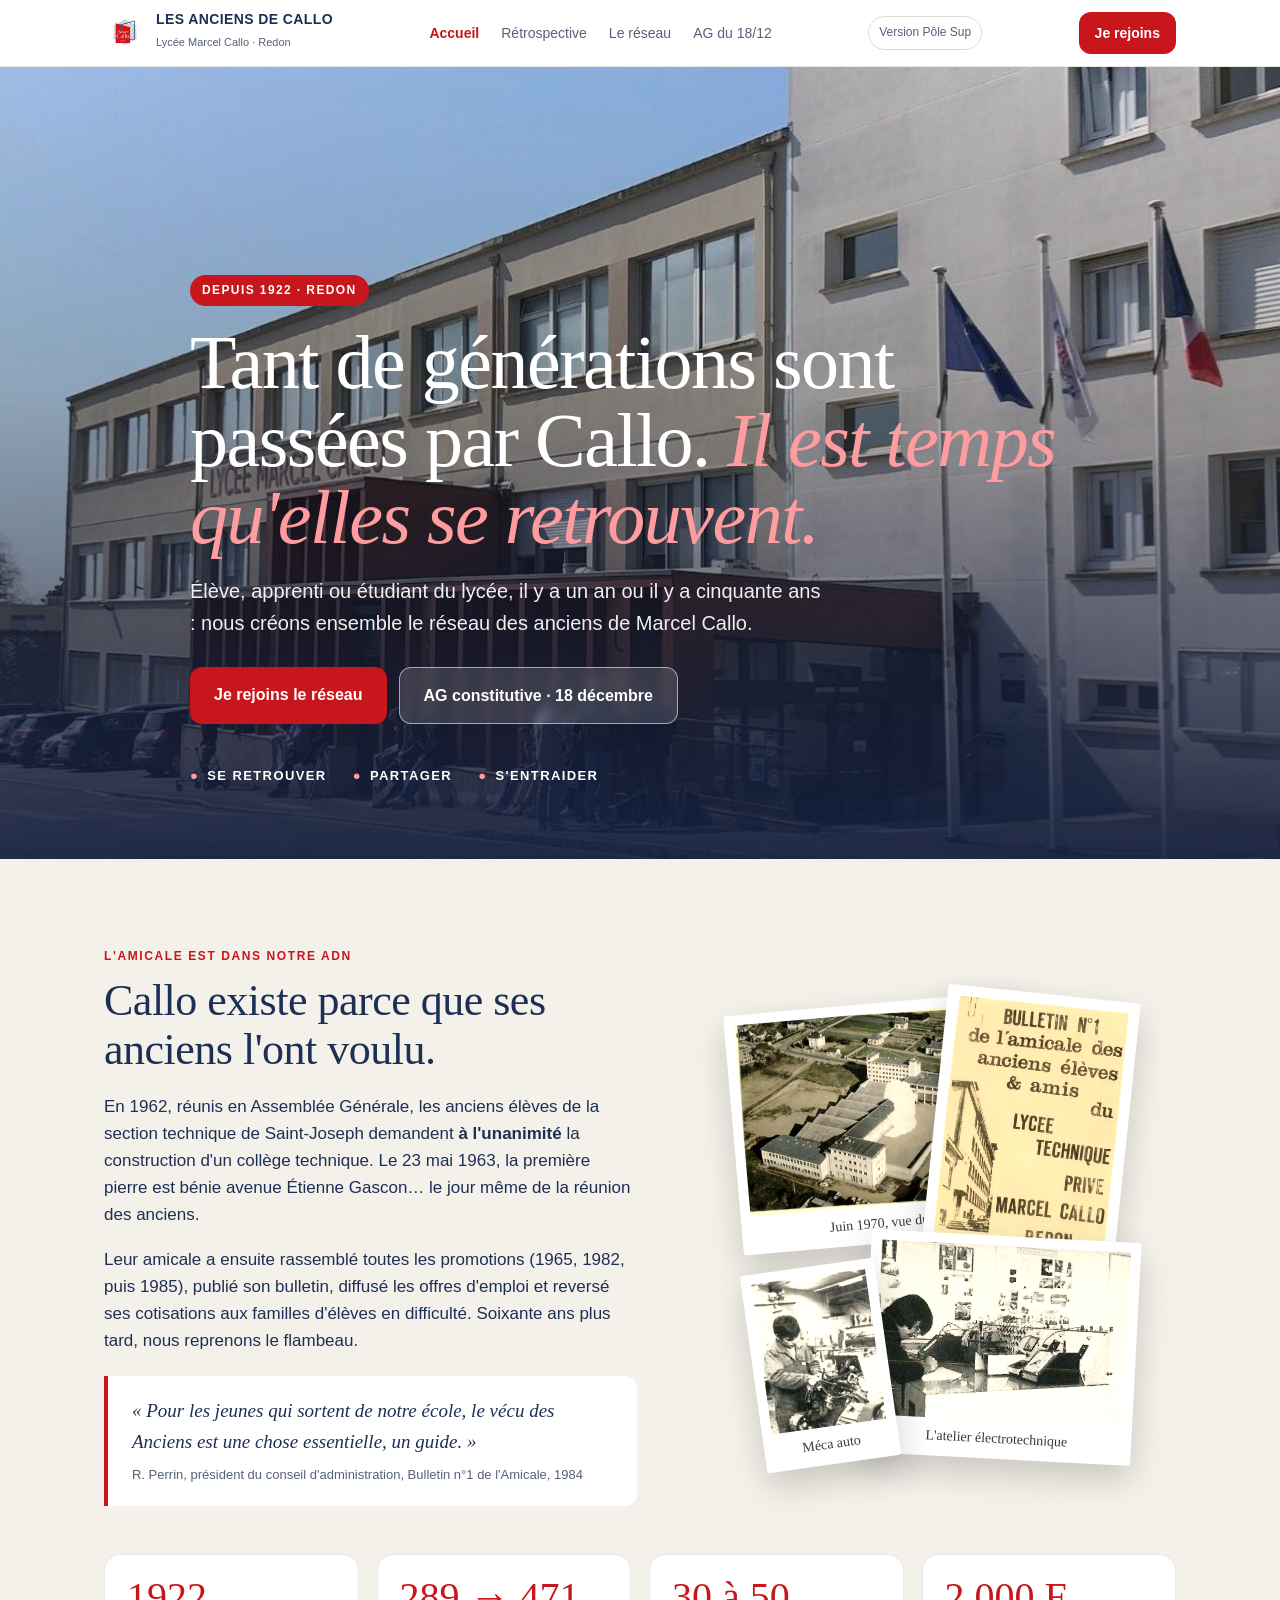
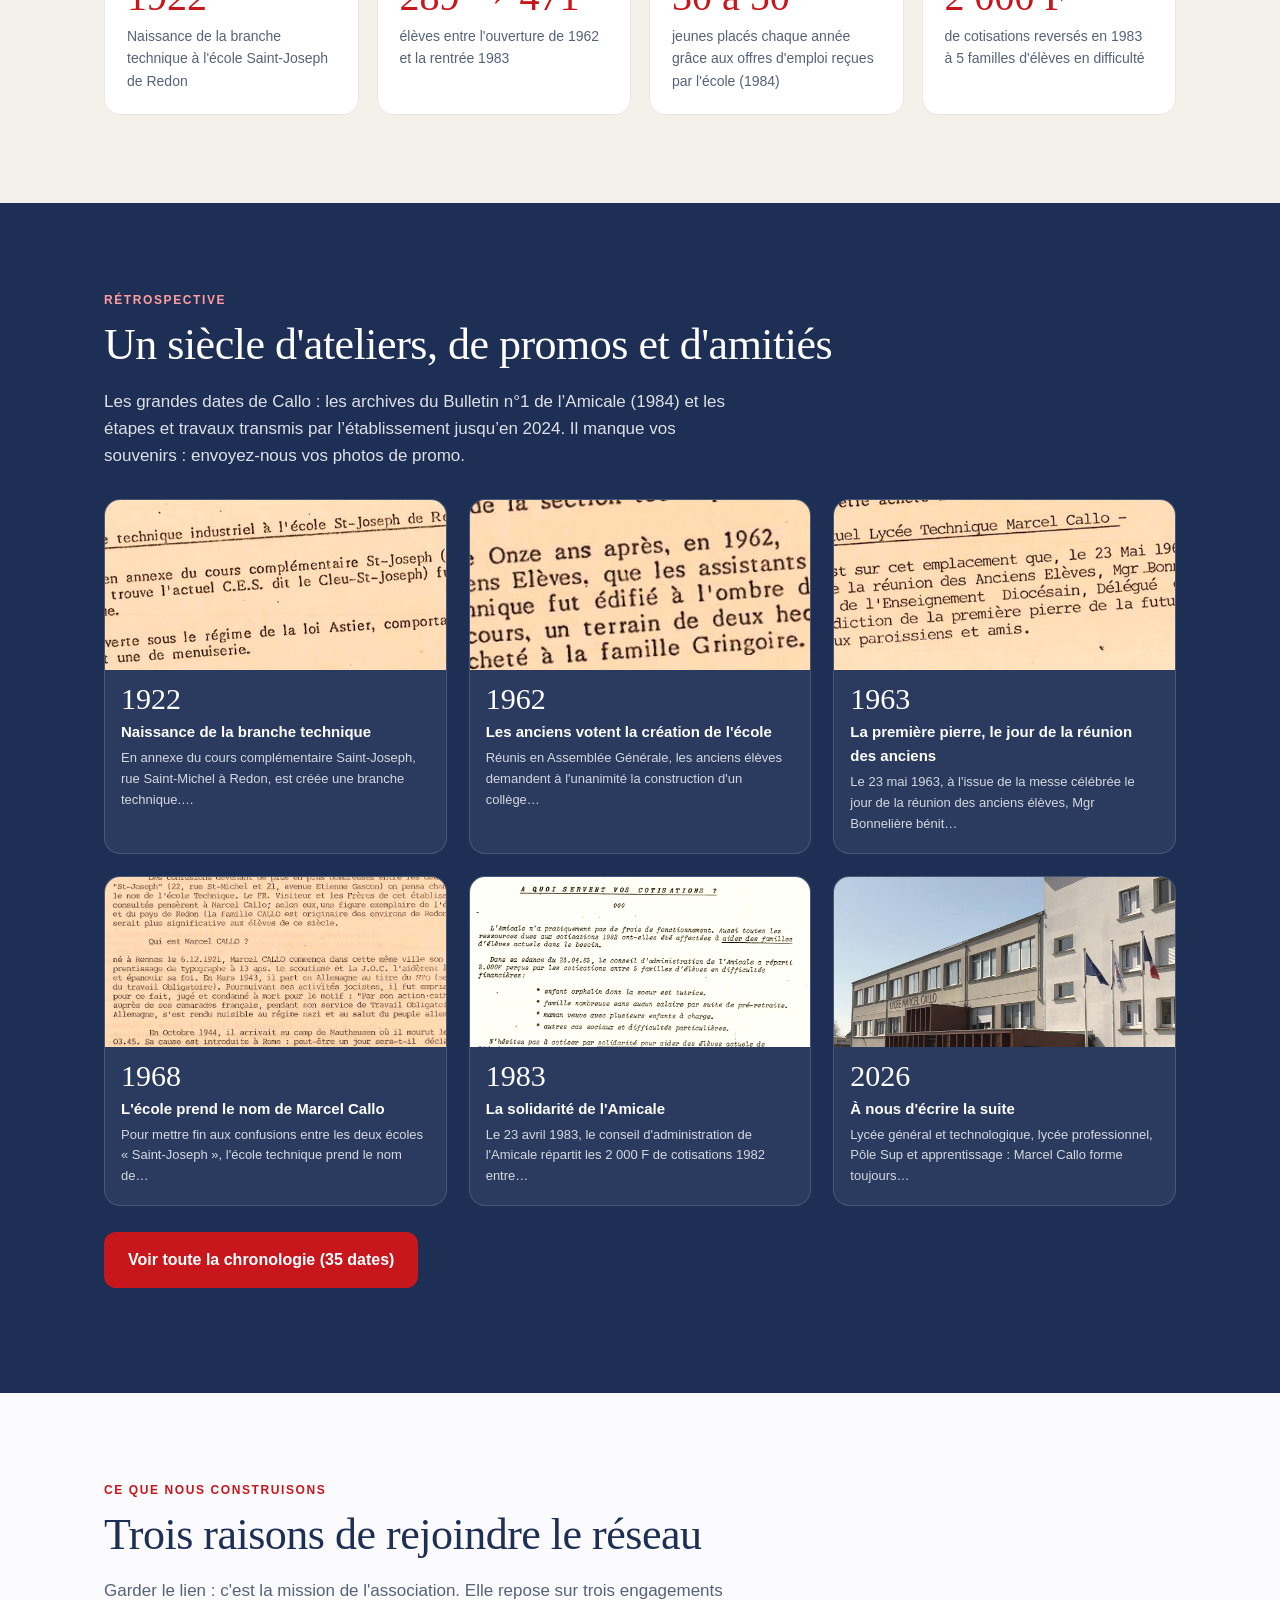
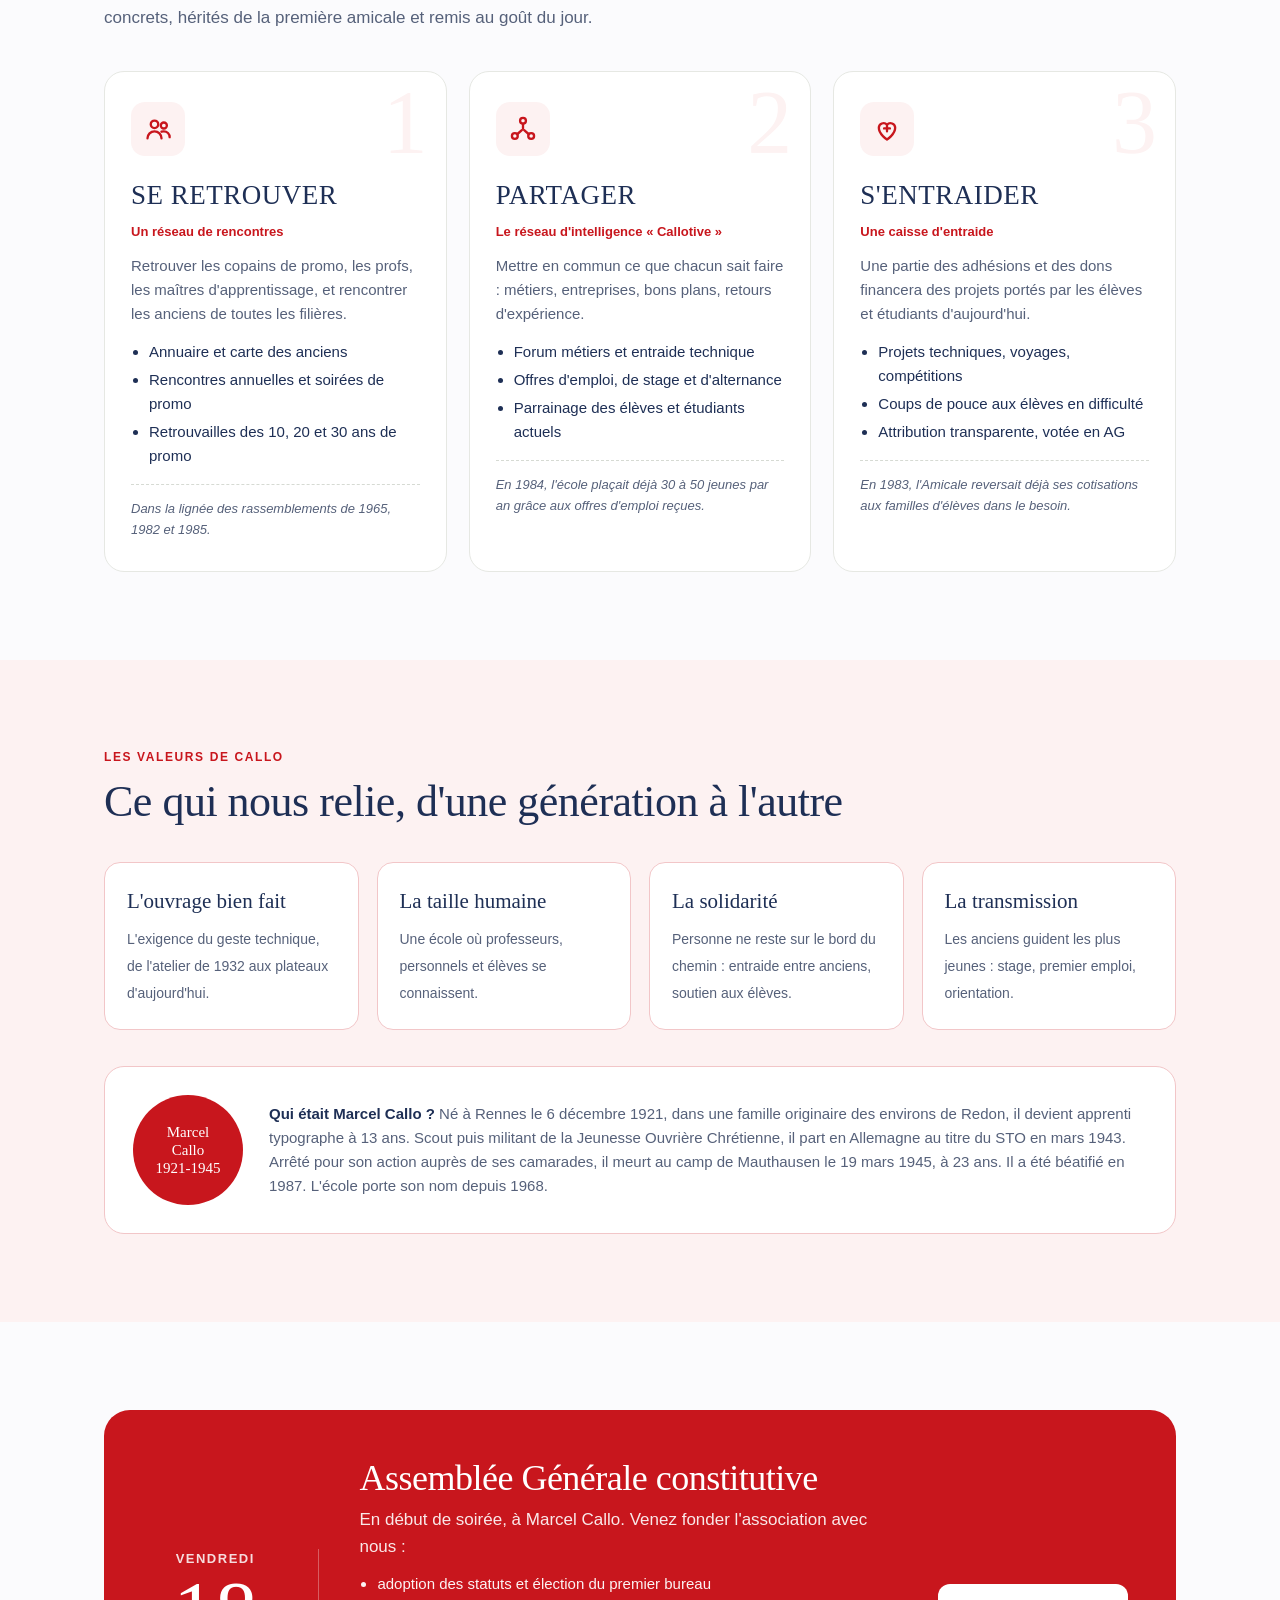
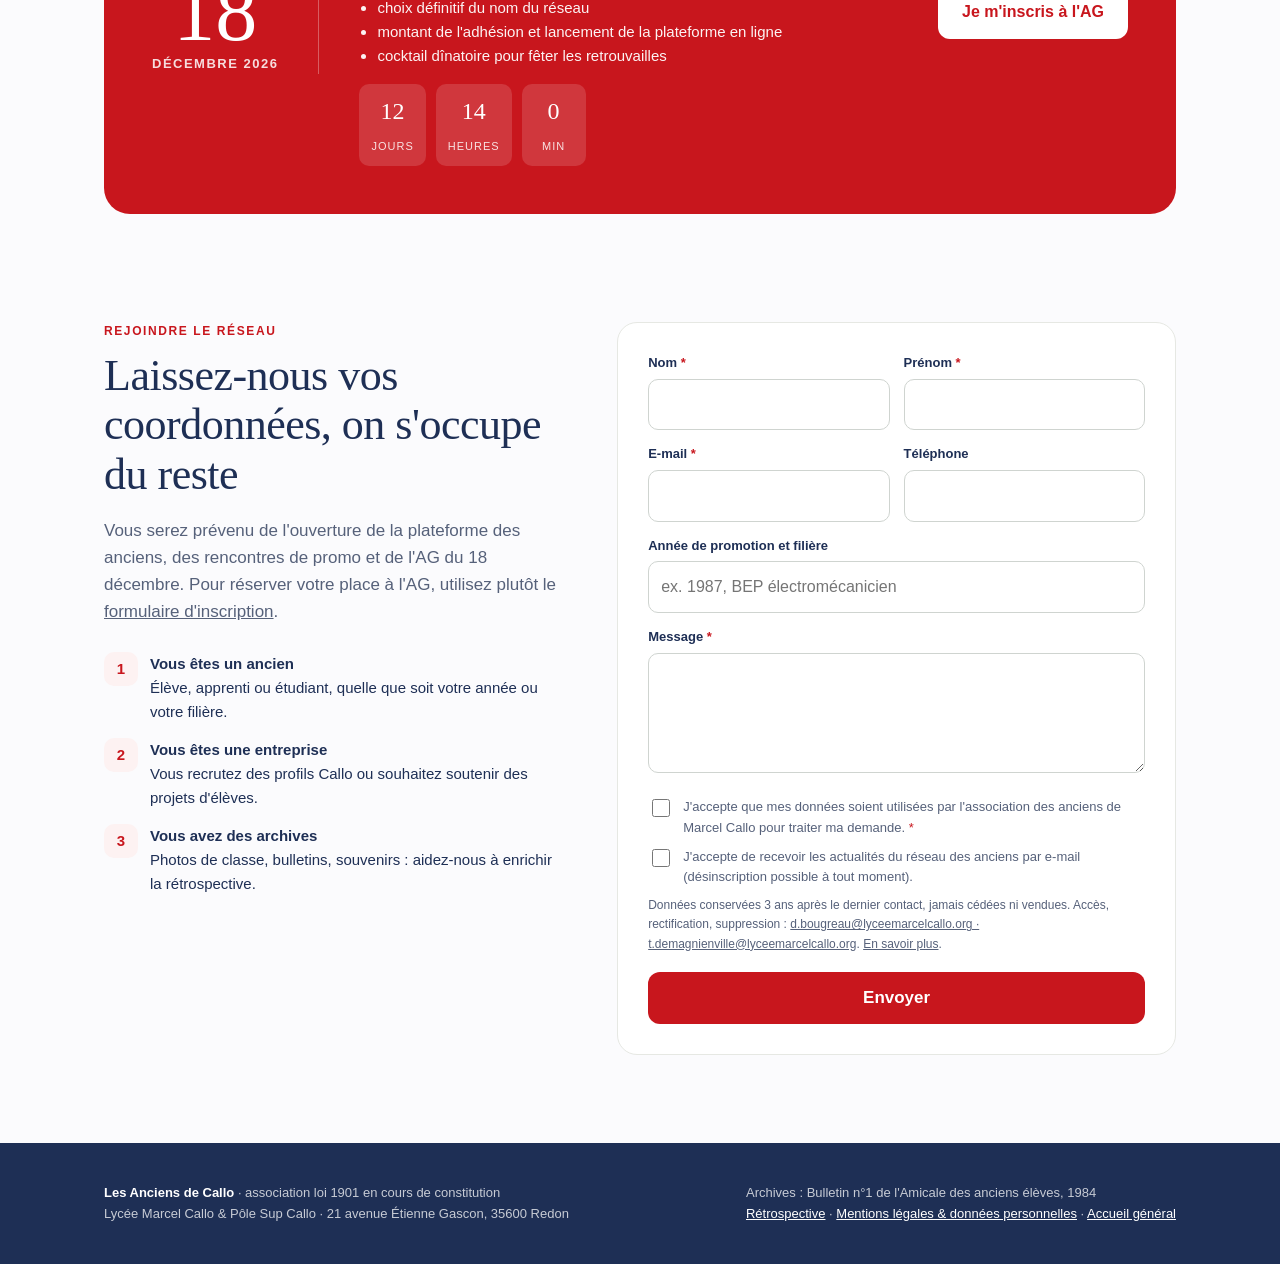
==== commit bdf4e865: "Rétrospective : chronologie complétée de 1984 à 2024 (liste de l'établissement) + section Repères ; " ====
--- a/lycee/index.html
+++ b/lycee/index.html
@@ -62,9 +62,9 @@
   <div class="wrap">
     <div class="kicker">Rétrospective</div>
     <h2 class="serif">Un siècle d'ateliers, de promos et d'amitiés</h2>
-    <p class="intro">Les grandes dates de Callo, avec les documents d'archives du Bulletin n°1 de l'Amicale (1984). Il manque vos souvenirs : envoyez-nous vos photos de promo.</p>
+    <p class="intro">Les grandes dates de Callo : les archives du Bulletin n°1 de l’Amicale (1984) et les étapes et travaux transmis par l’établissement jusqu’en 2024. Il manque vos souvenirs : envoyez-nous vos photos de promo.</p>
     <div class="teaser"><a href="retrospective.html#an-1922"><img src="../assets/img/1922-section-technique.jpg" alt="Historique de l&#x27;école : la section technique à Saint-Joseph" loading="lazy"><div class="t"><div class="yr">1922</div><h3>Naissance de la branche technique</h3><p>En annexe du cours complémentaire Saint-Joseph, rue Saint-Michel à Redon, est créée une branche technique.…</p></div></a><a href="retrospective.html#an-1962"><img src="../assets/img/1962-ag-des-anciens.jpg" alt="La demande unanime de l&#x27;Assemblée Générale des anciens" loading="lazy"><div class="t"><div class="yr">1962</div><h3>Les anciens votent la création de l&#x27;école</h3><p>Réunis en Assemblée Générale, les anciens élèves demandent à l&#x27;unanimité la construction d&#x27;un collège…</p></div></a><a href="retrospective.html#an-1963"><img src="../assets/img/1963-premiere-pierre.jpg" alt="Bénédiction de la première pierre, 23 mai 1963" loading="lazy"><div class="t"><div class="yr">1963</div><h3>La première pierre, le jour de la réunion des anciens</h3><p>Le 23 mai 1963, à l&#x27;issue de la messe célébrée le jour de la réunion des anciens élèves, Mgr Bonnelière bénit…</p></div></a><a href="retrospective.html#an-1968"><img src="../assets/img/1968-nom-marcel-callo.jpg" alt="Le choix du nom et le portrait de Marcel Callo" loading="lazy"><div class="t"><div class="yr">1968</div><h3>L&#x27;école prend le nom de Marcel Callo</h3><p>Pour mettre fin aux confusions entre les deux écoles « Saint-Joseph », l&#x27;école technique prend le nom de…</p></div></a><a href="retrospective.html#an-1983"><img src="../assets/img/1983-cotisations-solidarite.jpg" alt="« À quoi servent vos cotisations ? »" loading="lazy"><div class="t"><div class="yr">1983</div><h3>La solidarité de l&#x27;Amicale</h3><p>Le 23 avril 1983, le conseil d&#x27;administration de l&#x27;Amicale répartit les 2 000 F de cotisations 1982 entre…</p></div></a><a href="retrospective.html#an-2026"><img src="../assets/img/facade.jpg" alt="Le lycée Marcel Callo aujourd&#x27;hui, avenue Étienne Gascon" loading="lazy"><div class="t"><div class="yr">2026</div><h3>À nous d&#x27;écrire la suite</h3><p>Lycée général et technologique, lycée professionnel, Pôle Sup et apprentissage : Marcel Callo forme toujours…</p></div></a></div>
-    <p style="margin-top:26px"><a class="btn btn-main" href="retrospective.html">Voir toute la chronologie (20 dates)</a></p>
+    <p style="margin-top:26px"><a class="btn btn-main" href="retrospective.html">Voir toute la chronologie (35 dates)</a></p>
   </div>
 </section>
 
--- a/assets/css/style.css
+++ b/assets/css/style.css
@@ -266,3 +266,19 @@
   .ev .body{padding:18px 16px}
   .page-head{padding:44px 0 38px}
 }
+
+/* Repères : l'établissement en quelques dates */
+.reperes{padding:44px 0 0}
+.reperes .dates{list-style:none;margin:22px 0 0;padding:0;display:grid;grid-template-columns:repeat(auto-fit,minmax(330px,1fr));gap:10px 22px}
+.reperes .dates li{display:grid;grid-template-columns:96px 1fr;gap:14px;align-items:baseline;padding:11px 15px;background:#fff;border:1px solid #E6E8E3;border-radius:12px}
+.reperes .dates b{font-family:Georgia,'Times New Roman',serif;font-weight:normal;font-size:20px;line-height:1.2;color:var(--primary)}
+.reperes .dates span{color:#3F484D;font-size:15px}
+@media (max-width:560px){
+  .reperes{padding:34px 0 0}
+  .reperes .dates li{grid-template-columns:74px 1fr;gap:10px;padding:10px 12px}
+  .reperes .dates b{font-size:17px}
+}
+
+/* Année « 1984-85 » sur deux chiffres : éviter le retour à la ligne */
+#an-1984-85 .yr{font-size:28px;white-space:nowrap}
+@media (max-width:560px){ #an-1984-85 .yr{font-size:24px} }
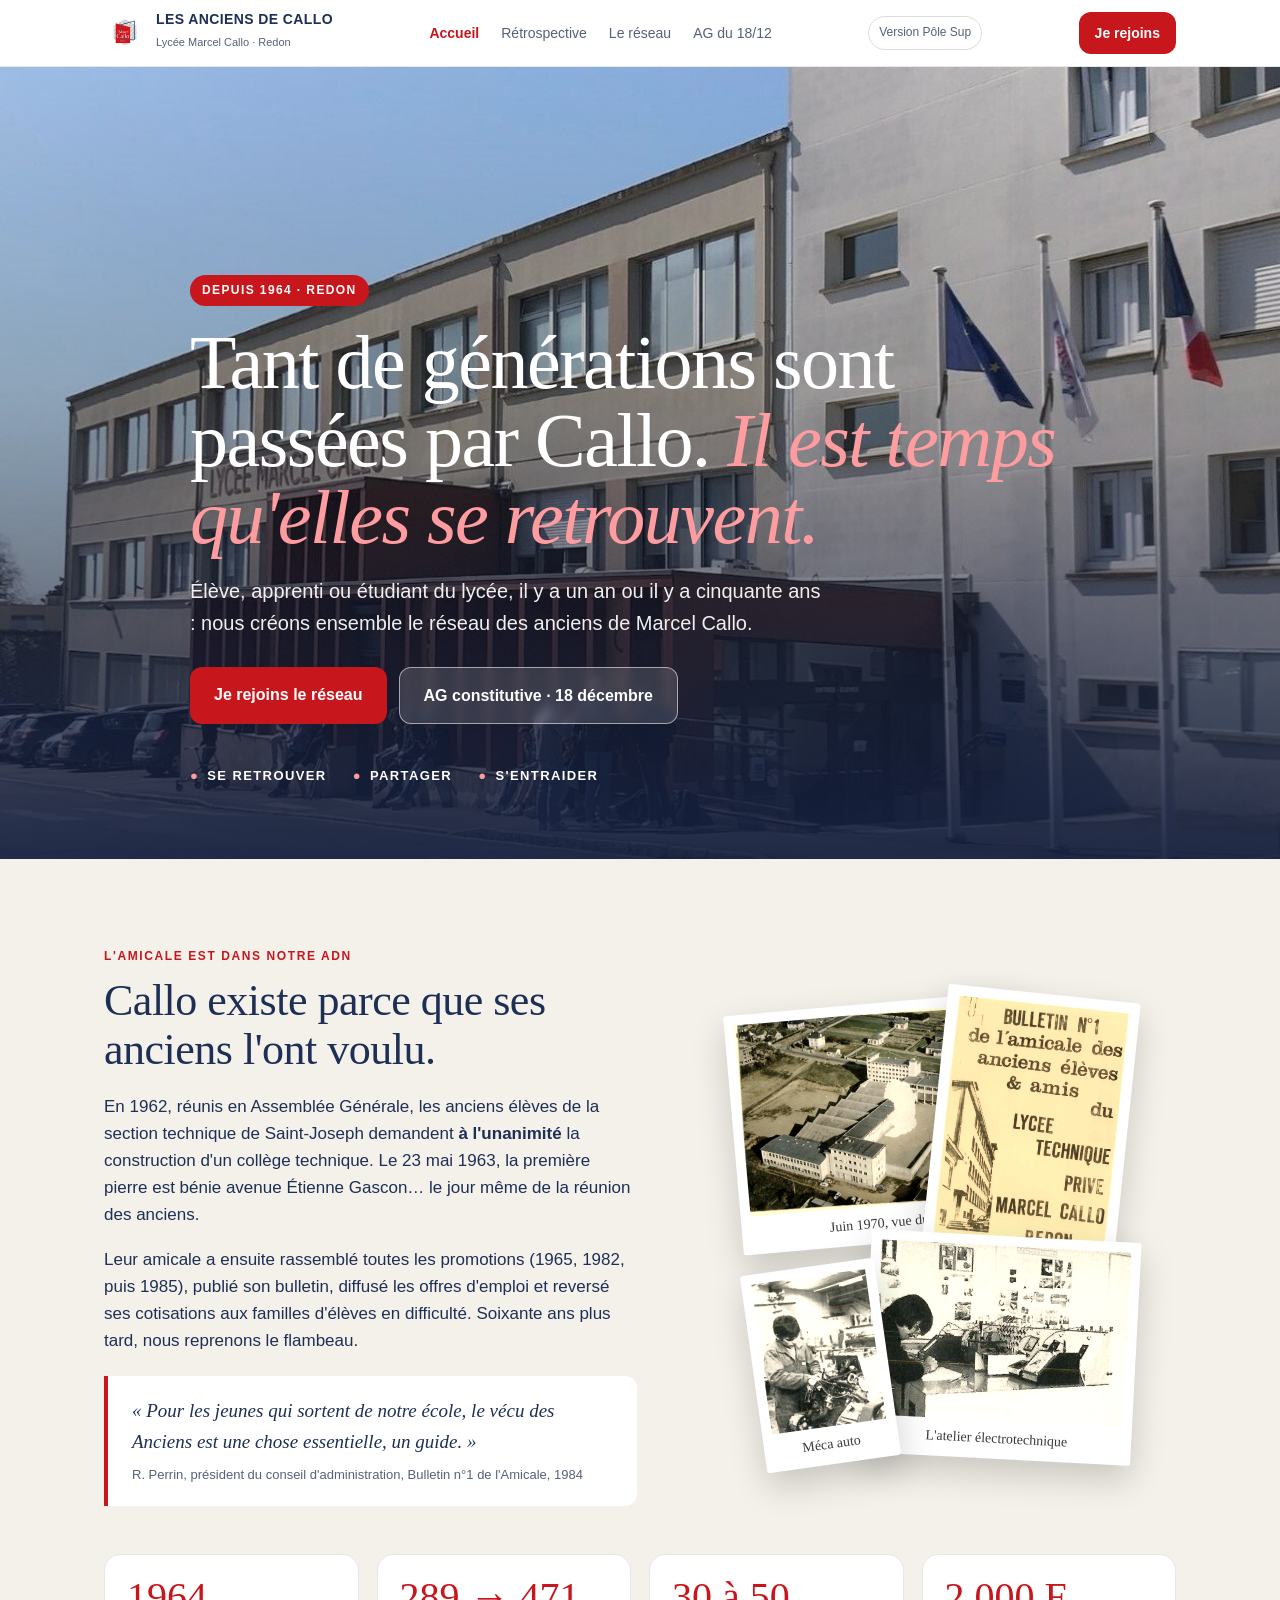
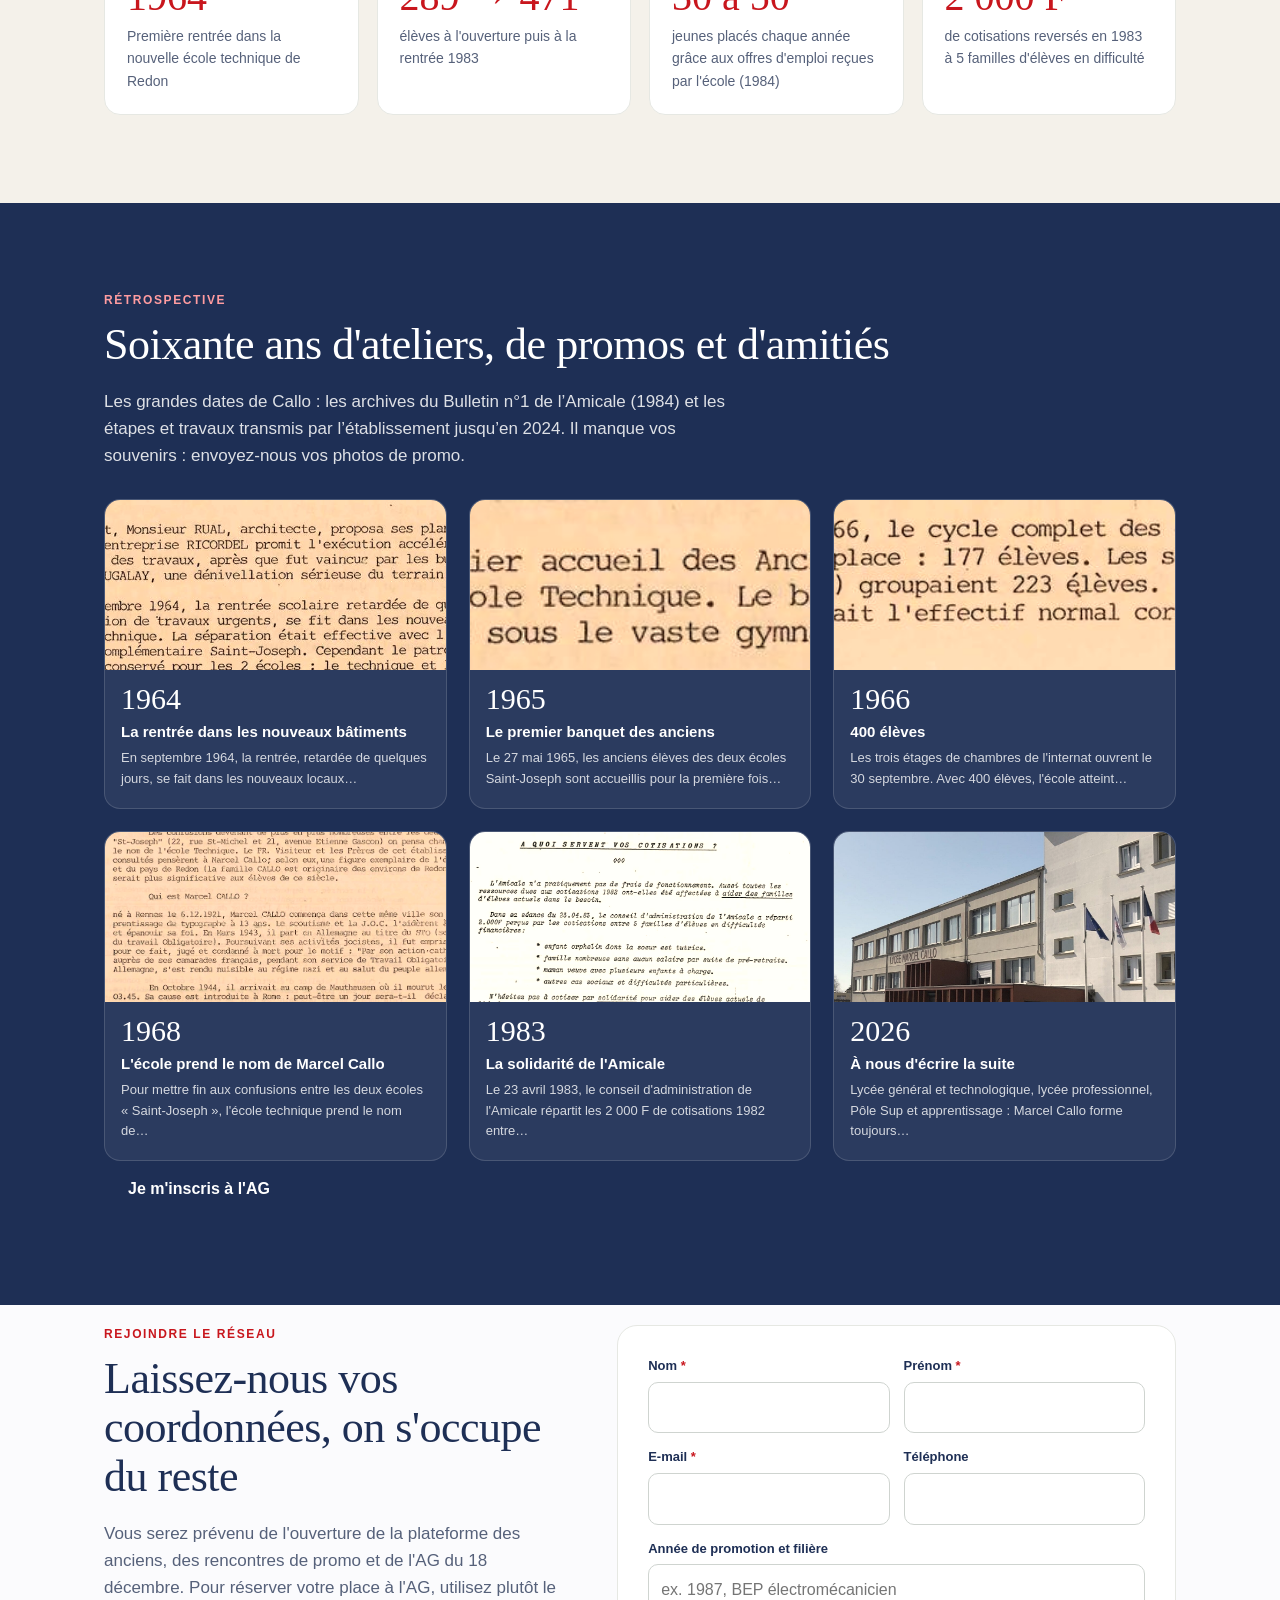
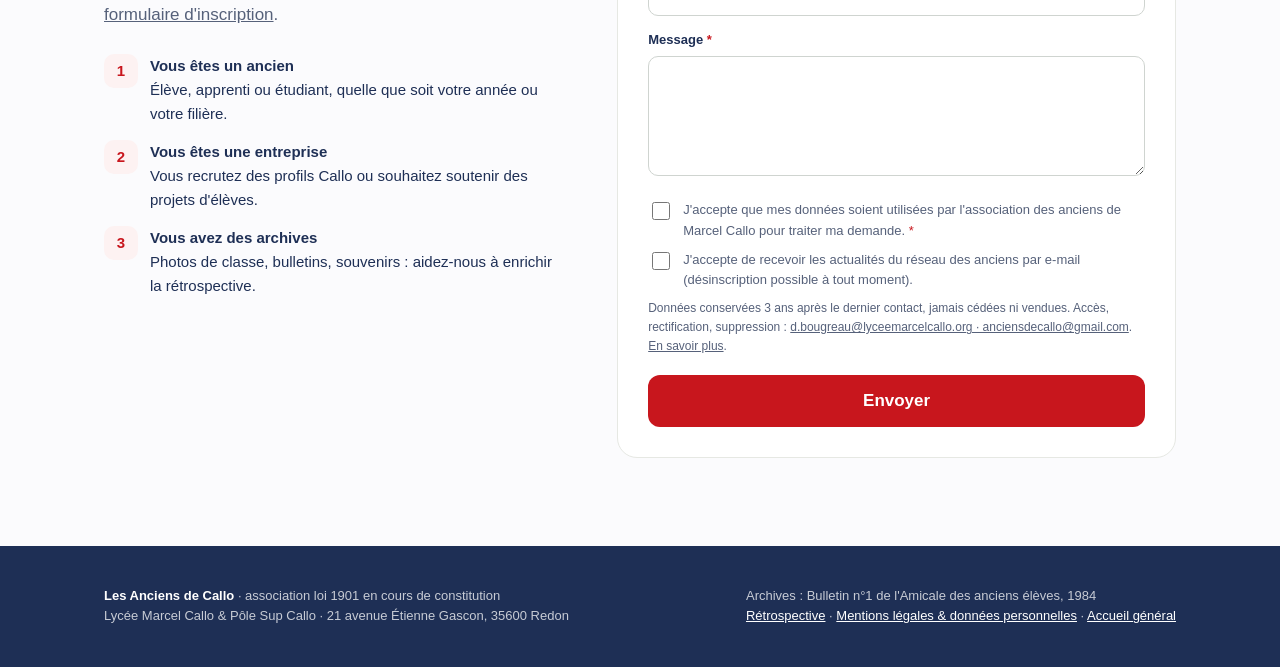
==== commit 62f7087a: "Dates : la chronologie et les mentions d'origine passent de 1922 a 1964 (suppression des entrees ant" ====
--- a/lycee/index.html
+++ b/lycee/index.html
@@ -21,7 +21,7 @@
 <header class="hero" id="top">
   <div class="bg" role="img" aria-label="Façade actuelle du lycée Marcel Callo à Redon"></div>
   <div class="wrap">
-    <span class="since">DEPUIS 1922 · REDON</span>
+    <span class="since">DEPUIS 1964 · REDON</span>
     <h1>Tant de générations sont passées par Callo. <em>Il est temps qu'elles se retrouvent.</em></h1>
     <p>Élève, apprenti ou étudiant du lycée, il y a un an ou il y a cinquante ans : nous créons ensemble le réseau des anciens de Marcel Callo.</p>
     <div class="ctas">
@@ -50,8 +50,8 @@
       </div>
     </div>
     <div class="stats reveal">
-      <div class="stat"><b>1922</b><span>Naissance de la branche technique à l'école Saint-Joseph de Redon</span></div>
-      <div class="stat"><b>289 → 471</b><span>élèves entre l'ouverture de 1962 et la rentrée 1983</span></div>
+      <div class="stat"><b>1964</b><span>Première rentrée dans la nouvelle école technique de Redon</span></div>
+      <div class="stat"><b>289 → 471</b><span>élèves à l'ouverture puis à la rentrée 1983</span></div>
       <div class="stat"><b>30 à 50</b><span>jeunes placés chaque année grâce aux offres d'emploi reçues par l'école (1984)</span></div>
       <div class="stat"><b>2 000 F</b><span>de cotisations reversés en 1983 à 5 familles d'élèves en difficulté</span></div>
     </div>
@@ -61,77 +61,9 @@
 <section class="timeline-sec" id="retrospective">
   <div class="wrap">
     <div class="kicker">Rétrospective</div>
-    <h2 class="serif">Un siècle d'ateliers, de promos et d'amitiés</h2>
+    <h2 class="serif">Soixante ans d'ateliers, de promos et d'amitiés</h2>
     <p class="intro">Les grandes dates de Callo : les archives du Bulletin n°1 de l’Amicale (1984) et les étapes et travaux transmis par l’établissement jusqu’en 2024. Il manque vos souvenirs : envoyez-nous vos photos de promo.</p>
-    <div class="teaser"><a href="retrospective.html#an-1922"><img src="../assets/img/1922-section-technique.jpg" alt="Historique de l&#x27;école : la section technique à Saint-Joseph" loading="lazy"><div class="t"><div class="yr">1922</div><h3>Naissance de la branche technique</h3><p>En annexe du cours complémentaire Saint-Joseph, rue Saint-Michel à Redon, est créée une branche technique.…</p></div></a><a href="retrospective.html#an-1962"><img src="../assets/img/1962-ag-des-anciens.jpg" alt="La demande unanime de l&#x27;Assemblée Générale des anciens" loading="lazy"><div class="t"><div class="yr">1962</div><h3>Les anciens votent la création de l&#x27;école</h3><p>Réunis en Assemblée Générale, les anciens élèves demandent à l&#x27;unanimité la construction d&#x27;un collège…</p></div></a><a href="retrospective.html#an-1963"><img src="../assets/img/1963-premiere-pierre.jpg" alt="Bénédiction de la première pierre, 23 mai 1963" loading="lazy"><div class="t"><div class="yr">1963</div><h3>La première pierre, le jour de la réunion des anciens</h3><p>Le 23 mai 1963, à l&#x27;issue de la messe célébrée le jour de la réunion des anciens élèves, Mgr Bonnelière bénit…</p></div></a><a href="retrospective.html#an-1968"><img src="../assets/img/1968-nom-marcel-callo.jpg" alt="Le choix du nom et le portrait de Marcel Callo" loading="lazy"><div class="t"><div class="yr">1968</div><h3>L&#x27;école prend le nom de Marcel Callo</h3><p>Pour mettre fin aux confusions entre les deux écoles « Saint-Joseph », l&#x27;école technique prend le nom de…</p></div></a><a href="retrospective.html#an-1983"><img src="../assets/img/1983-cotisations-solidarite.jpg" alt="« À quoi servent vos cotisations ? »" loading="lazy"><div class="t"><div class="yr">1983</div><h3>La solidarité de l&#x27;Amicale</h3><p>Le 23 avril 1983, le conseil d&#x27;administration de l&#x27;Amicale répartit les 2 000 F de cotisations 1982 entre…</p></div></a><a href="retrospective.html#an-2026"><img src="../assets/img/facade.jpg" alt="Le lycée Marcel Callo aujourd&#x27;hui, avenue Étienne Gascon" loading="lazy"><div class="t"><div class="yr">2026</div><h3>À nous d&#x27;écrire la suite</h3><p>Lycée général et technologique, lycée professionnel, Pôle Sup et apprentissage : Marcel Callo forme toujours…</p></div></a></div>
-    <p style="margin-top:26px"><a class="btn btn-main" href="retrospective.html">Voir toute la chronologie (35 dates)</a></p>
-  </div>
-</section>
-
-<section id="reseau">
-  <div class="wrap">
-    <div class="kicker">Ce que nous construisons</div>
-    <h2>Trois raisons de rejoindre le réseau</h2>
-    <p style="max-width:680px;color:var(--muted)">Garder le lien : c'est la mission de l'association. Elle repose sur trois engagements concrets, hérités de la première amicale et remis au goût du jour.</p>
-    <div class="pillars">
-      <article class="pillar reveal">
-        <div class="num">1</div>
-        <div class="ico"><svg viewBox="0 0 24 24" fill="none" stroke-width="2" stroke-linecap="round" stroke-linejoin="round"><circle cx="9" cy="8" r="3.2"/><circle cx="17" cy="9" r="2.6"/><path d="M3 20c0-3.3 2.7-6 6-6s6 2.7 6 6"/><path d="M15 14.3c.6-.2 1.3-.3 2-.3 2.8 0 5 2.2 5 5"/></svg></div>
-        <h3>SE RETROUVER</h3>
-        <div class="tag">Un réseau de rencontres</div>
-        <p>Retrouver les copains de promo, les profs, les maîtres d'apprentissage, et rencontrer les anciens de toutes les filières.</p>
-        <ul><li>Annuaire et carte des anciens</li><li>Rencontres annuelles et soirées de promo</li><li>Retrouvailles des 10, 20 et 30 ans de promo</li></ul>
-        <div class="heritage">Dans la lignée des rassemblements de 1965, 1982 et 1985.</div>
-      </article>
-      <article class="pillar reveal">
-        <div class="num">2</div>
-        <div class="ico"><svg viewBox="0 0 24 24" fill="none" stroke-width="2" stroke-linecap="round" stroke-linejoin="round"><circle cx="12" cy="5" r="2.5"/><circle cx="5" cy="18" r="2.5"/><circle cx="19" cy="18" r="2.5"/><path d="M12 7.5v4M7 16.5l4-3.5M17 16.5l-4-3.5"/></svg></div>
-        <h3>PARTAGER</h3>
-        <div class="tag">Le réseau d'intelligence « Callotive »</div>
-        <p>Mettre en commun ce que chacun sait faire : métiers, entreprises, bons plans, retours d'expérience.</p>
-        <ul><li>Forum métiers et entraide technique</li><li>Offres d'emploi, de stage et d'alternance</li><li>Parrainage des élèves et étudiants actuels</li></ul>
-        <div class="heritage">En 1984, l'école plaçait déjà 30 à 50 jeunes par an grâce aux offres d'emploi reçues.</div>
-      </article>
-      <article class="pillar reveal">
-        <div class="num">3</div>
-        <div class="ico"><svg viewBox="0 0 24 24" fill="none" stroke-width="2" stroke-linecap="round" stroke-linejoin="round"><path d="M12 21s-7-4.4-7-10a4 4 0 0 1 7-2.6A4 4 0 0 1 19 11c0 5.6-7 10-7 10z"/><path d="M9.5 11.5h5M12 9v5"/></svg></div>
-        <h3>S'ENTRAIDER</h3>
-        <div class="tag">Une caisse d'entraide</div>
-        <p>Une partie des adhésions et des dons financera des projets portés par les élèves et étudiants d'aujourd'hui.</p>
-        <ul><li>Projets techniques, voyages, compétitions</li><li>Coups de pouce aux élèves en difficulté</li><li>Attribution transparente, votée en AG</li></ul>
-        <div class="heritage">En 1983, l'Amicale reversait déjà ses cotisations aux familles d'élèves dans le besoin.</div>
-      </article>
-    </div>
-  </div>
-</section>
-
-<section class="values">
-  <div class="wrap">
-    <div class="kicker">Les valeurs de Callo</div>
-    <h2>Ce qui nous relie, d'une génération à l'autre</h2>
-    <div class="vals">
-      <div class="val reveal"><b>L'ouvrage bien fait</b><span>L'exigence du geste technique, de l'atelier de 1932 aux plateaux d'aujourd'hui.</span></div>
-      <div class="val reveal"><b>La taille humaine</b><span>Une école où professeurs, personnels et élèves se connaissent.</span></div>
-      <div class="val reveal"><b>La solidarité</b><span>Personne ne reste sur le bord du chemin : entraide entre anciens, soutien aux élèves.</span></div>
-      <div class="val reveal"><b>La transmission</b><span>Les anciens guident les plus jeunes : stage, premier emploi, orientation.</span></div>
-    </div>
-    <div class="callo reveal">
-      <div class="badge">Marcel<br>Callo<br>1921-1945</div>
-      <p><strong style="color:var(--ink)">Qui était Marcel Callo ?</strong> Né à Rennes le 6 décembre 1921, dans une famille originaire des environs de Redon, il devient apprenti typographe à 13 ans. Scout puis militant de la Jeunesse Ouvrière Chrétienne, il part en Allemagne au titre du STO en mars 1943. Arrêté pour son action auprès de ses camarades, il meurt au camp de Mauthausen le 19 mars 1945, à 23 ans. Il a été béatifié en 1987. L'école porte son nom depuis 1968.</p>
-    </div>
-  </div>
-</section>
-
-<section id="ag">
-  <div class="wrap">
-    <div class="ag reveal">
-      <div class="date"><small>VENDREDI</small><b>18</b><small>DÉCEMBRE 2026</small></div>
-      <div>
-        <h2>Assemblée Générale constitutive</h2>
-        <p>En début de soirée, à Marcel Callo. Venez fonder l'association avec nous :</p>
-        <ul><li>adoption des statuts et élection du premier bureau</li><li>choix définitif du nom du réseau</li><li>montant de l'adhésion et lancement de la plateforme en ligne</li><li>cocktail dînatoire pour fêter les retrouvailles</li></ul>
-        <div class="countdown" id="cd"><div><b id="cd-d">–</b><span>jours</span></div><div><b id="cd-h">–</b><span>heures</span></div><div><b id="cd-m">–</b><span>min</span></div></div>
-      </div>
+    <div class="teaser"><a href="retrospective.html#an-1964"><img src="../assets/img/1964-rentree.jpg" alt="Construction et rentrée de septembre 1964" loading="lazy"><div class="t"><div class="yr">1964</div><h3>La rentrée dans les nouveaux bâtiments</h3><p>En septembre 1964, la rentrée, retardée de quelques jours, se fait dans les nouveaux locaux…</p></div></a><a href="retrospective.html#an-1965"><img src="../assets/img/1965-premier-accueil-anciens.jpg" alt="Premier accueil des anciens, 27 mai 1965" loading="lazy"><div class="t"><div class="yr">1965</div><h3>Le premier banquet des anciens</h3><p>Le 27 mai 1965, les anciens élèves des deux écoles Saint-Joseph sont accueillis pour la première fois…</p></div></a><a href="retrospective.html#an-1966"><img src="../assets/img/1966-400-eleves.jpg" alt="Septembre 1966 : 400 élèves" loading="lazy"><div class="t"><div class="yr">1966</div><h3>400 élèves</h3><p>Les trois étages de chambres de l&#x27;internat ouvrent le 30 septembre. Avec 400 élèves, l&#x27;école atteint…</p></div></a><a href="retrospective.html#an-1968"><img src="../assets/img/1968-nom-marcel-callo.jpg" alt="Le choix du nom et le portrait de Marcel Callo" loading="lazy"><div class="t"><div class="yr">1968</div><h3>L&#x27;école prend le nom de Marcel Callo</h3><p>Pour mettre fin aux confusions entre les deux écoles « Saint-Joseph », l&#x27;école technique prend le nom de…</p></div></a><a href="retrospective.html#an-1983"><img src="../assets/img/1983-cotisations-solidarite.jpg" alt="« À quoi servent vos cotisations ? »" loading="lazy"><div class="t"><div class="yr">1983</div><h3>La solidarité de l&#x27;Amicale</h3><p>Le 23 avril 1983, le conseil d&#x27;administration de l&#x27;Amicale répartit les 2 000 F de cotisations 1982 entre…</p></div></a><a href="retrospective.html#an-2026"><img src="../assets/img/facade.jpg" alt="Le lycée Marcel Callo aujourd&#x27;hui, avenue Étienne Gascon" loading="lazy"><div class="t"><div class="yr">2026</div><h3>À nous d&#x27;écrire la suite</h3><p>Lycée général et technologique, lycée professionnel, Pôle Sup et apprentissage : Marcel Callo forme toujours…</p></div></a></div>
       <div><a class="btn" href="../inscription.html?ecole=lycee&amp;utm_source=site">Je m'inscris à l'AG</a></div>
     </div>
   </div>
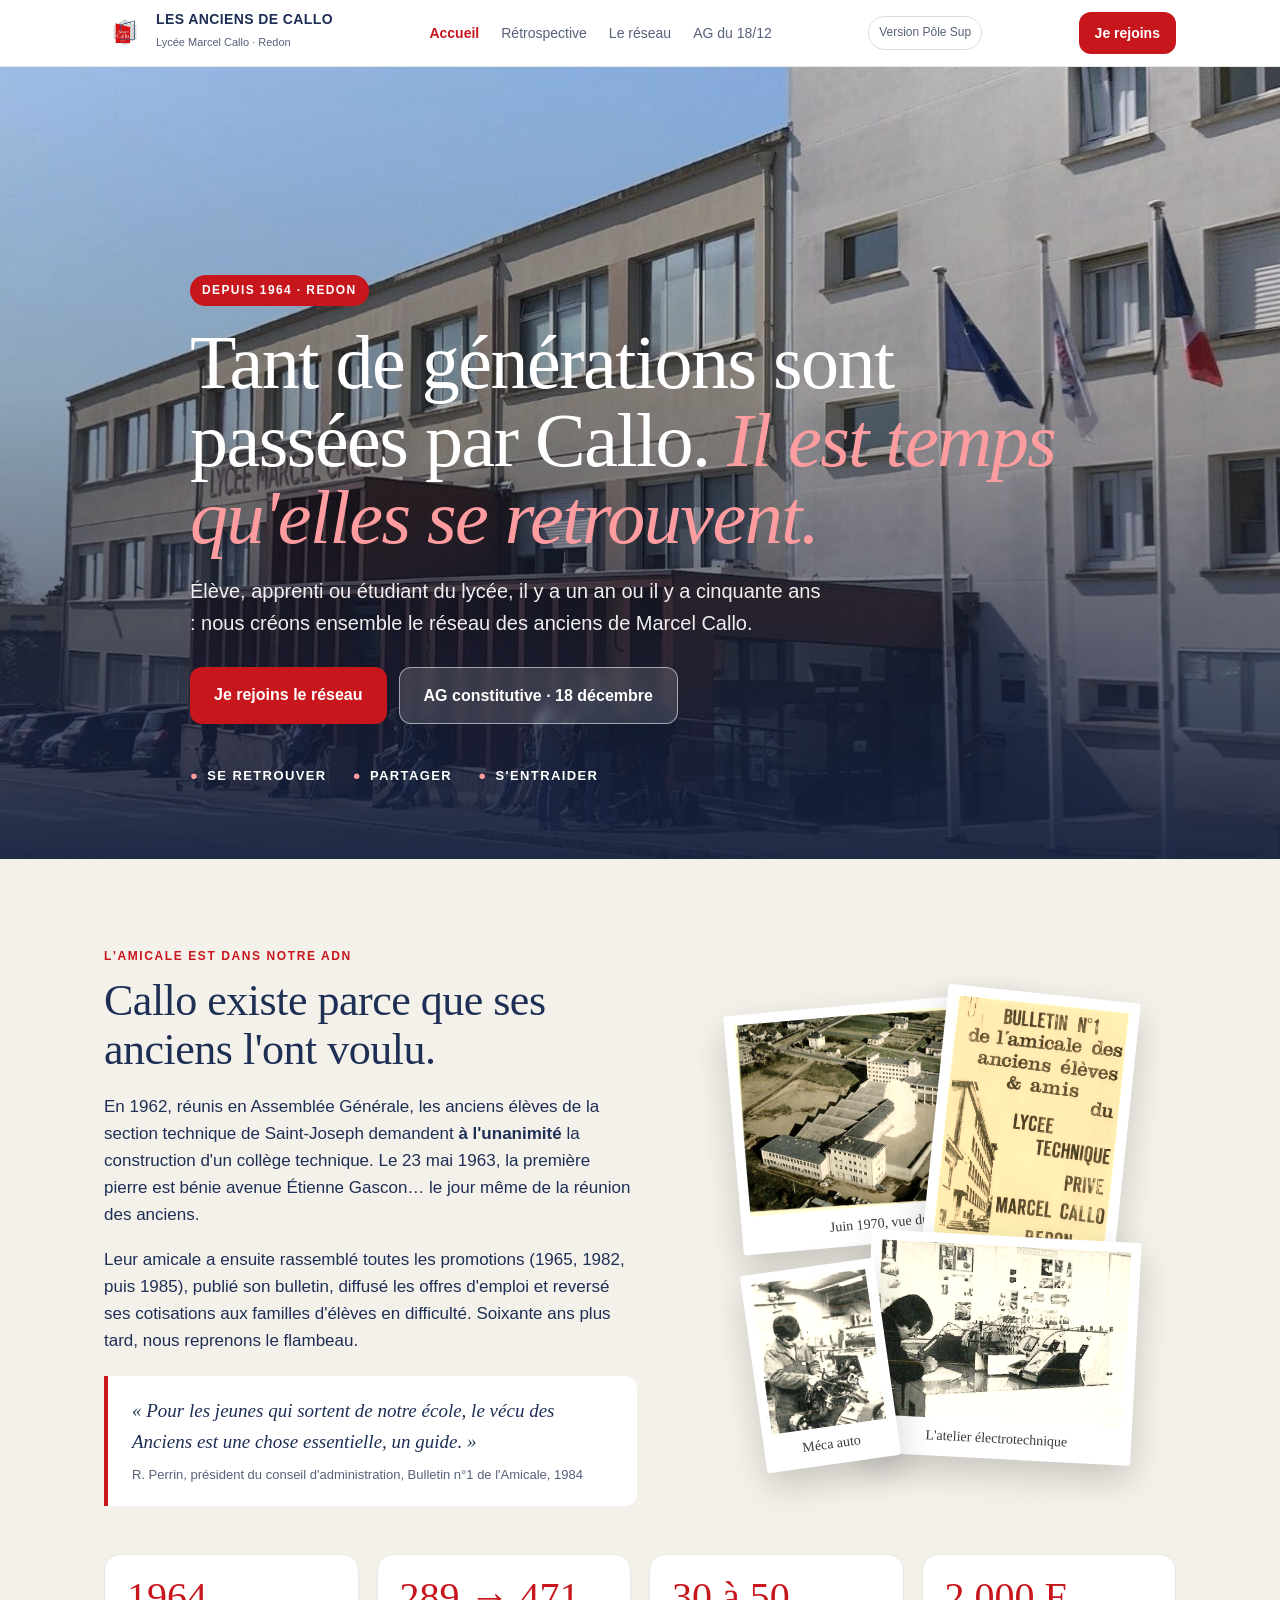
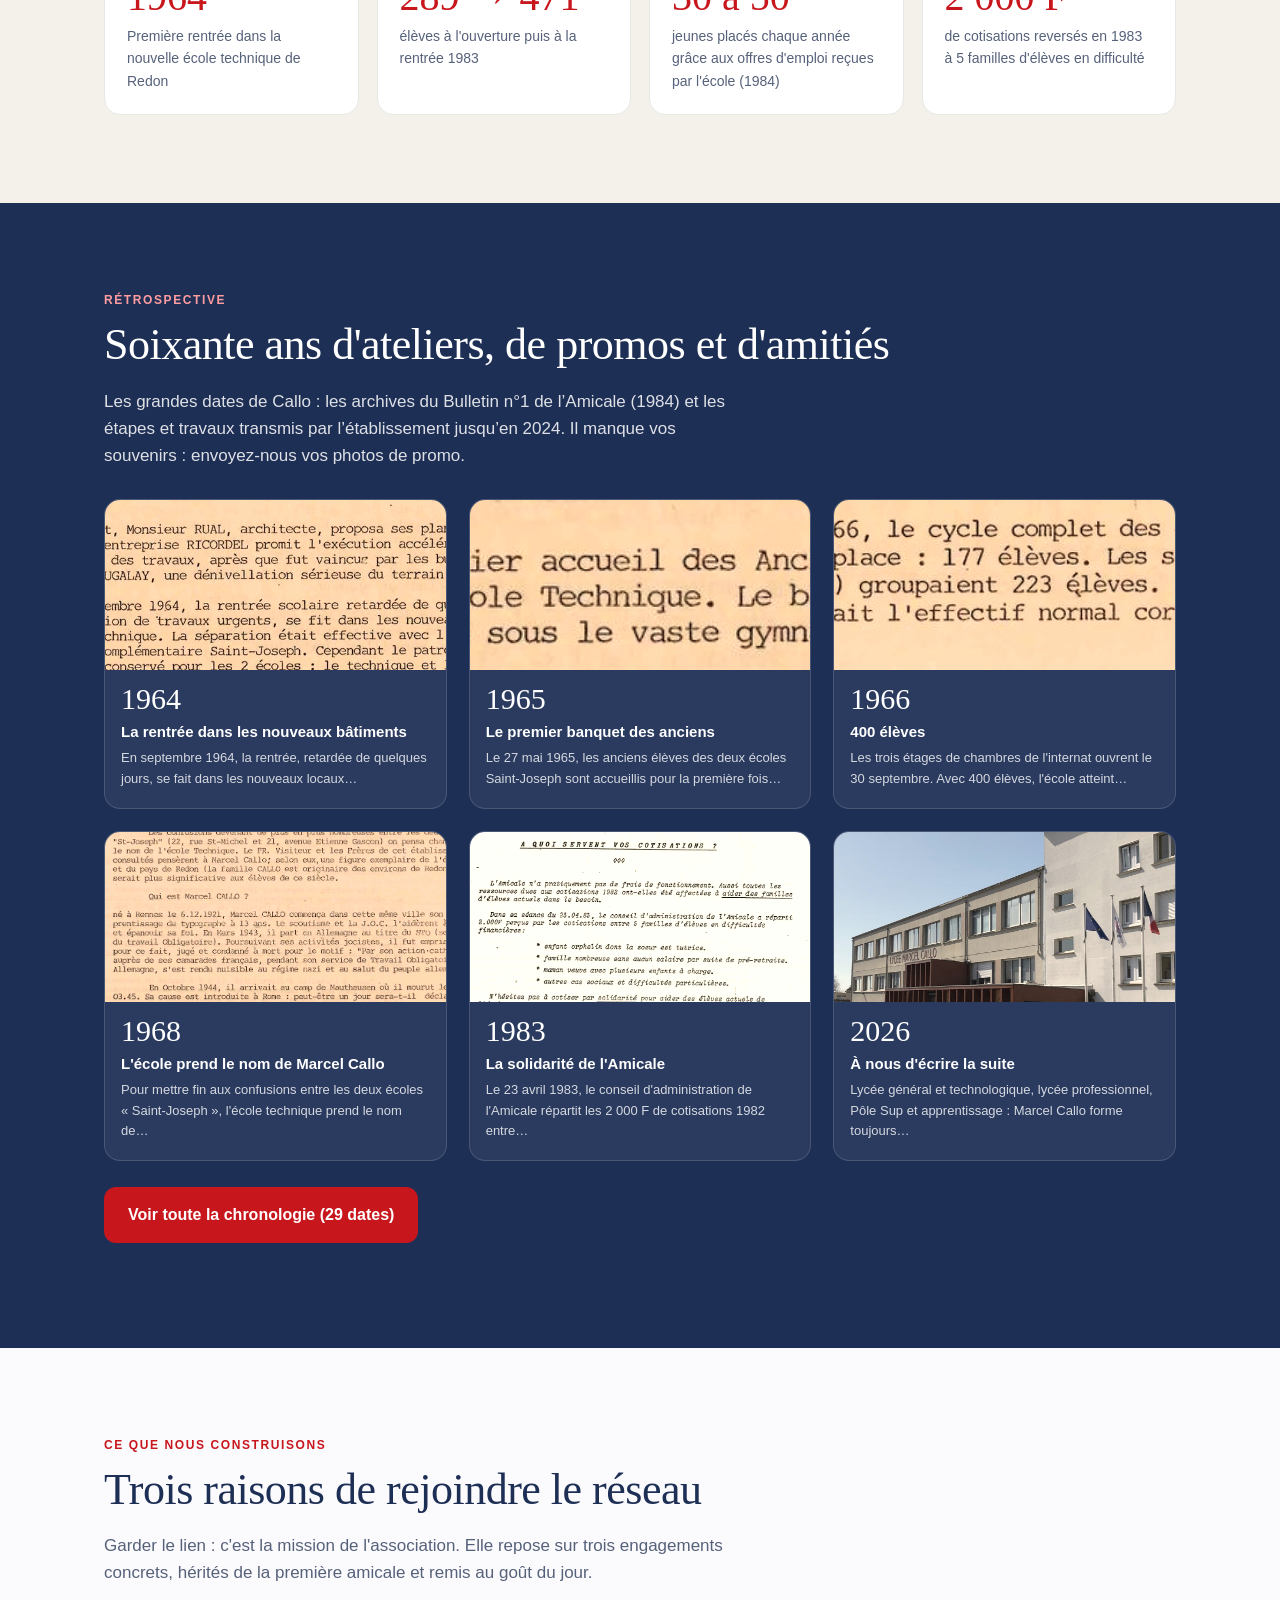
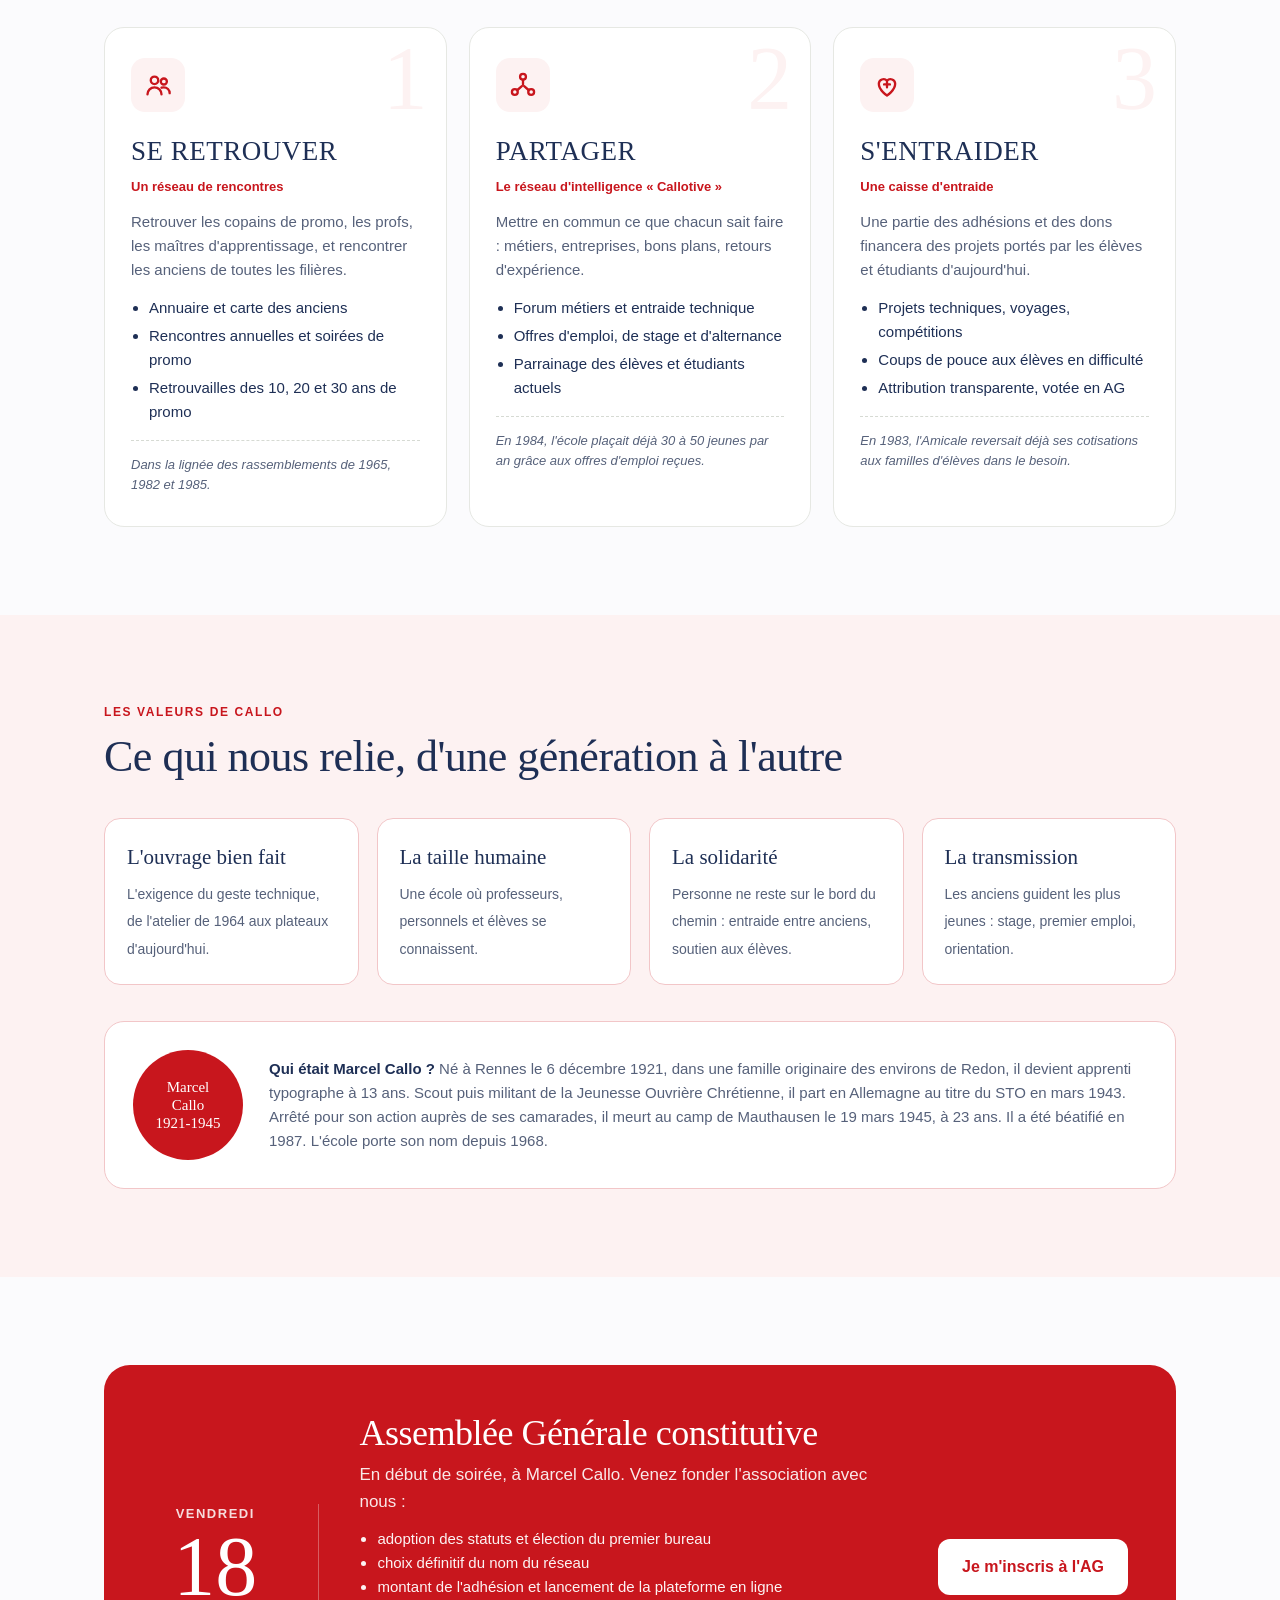
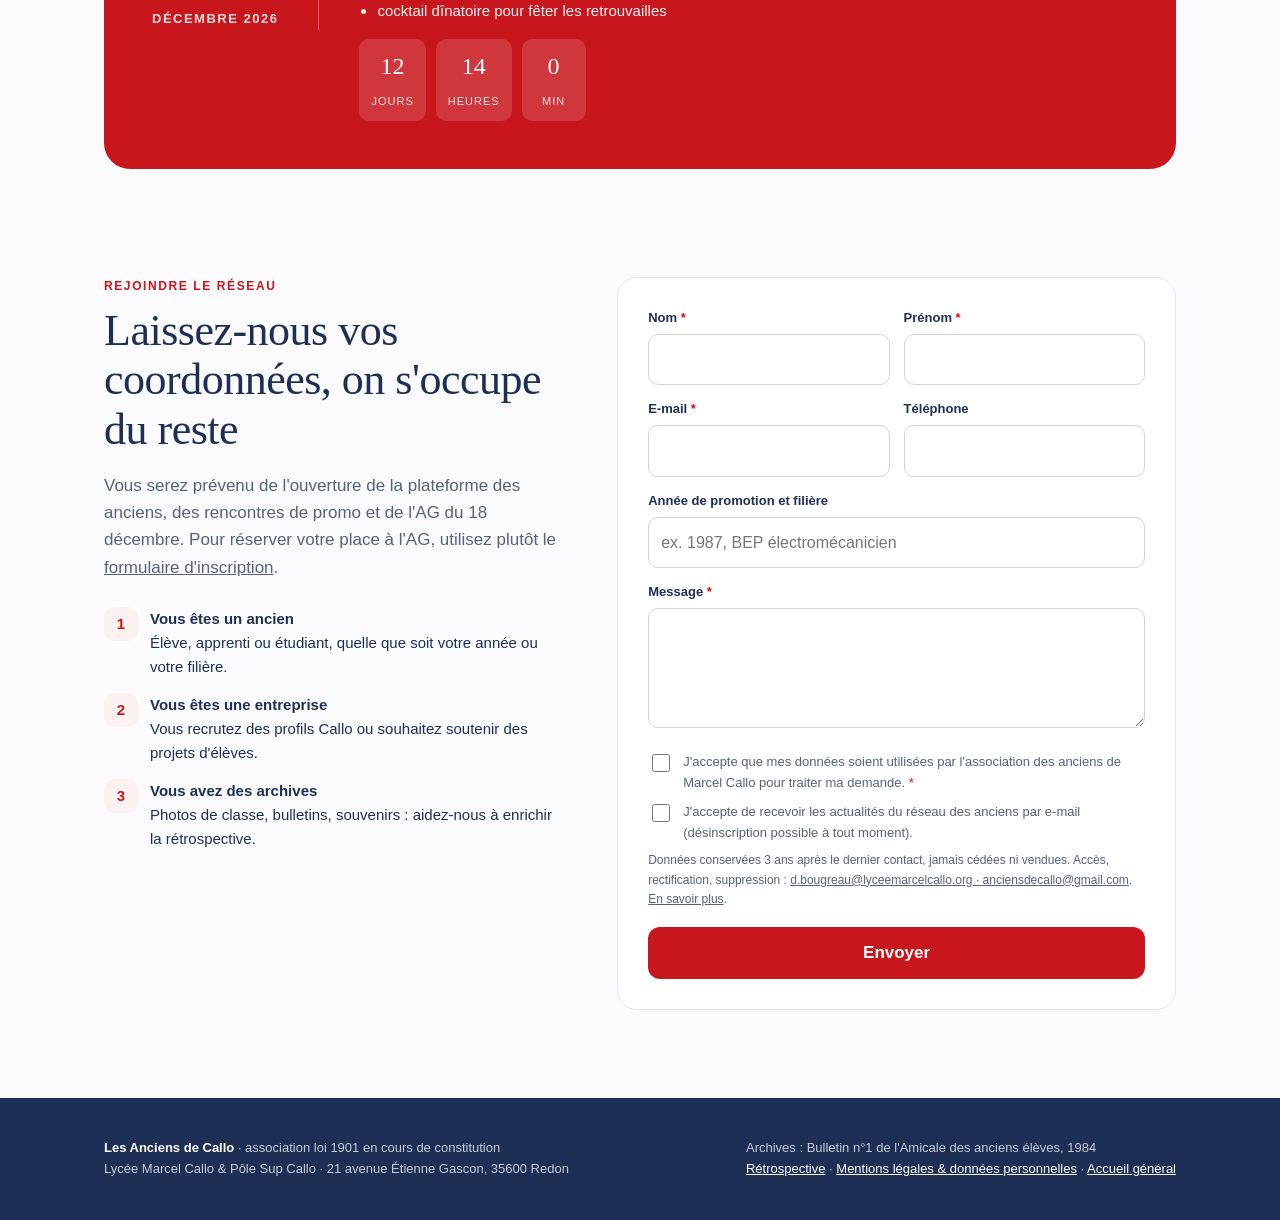
==== commit 218ffa41: "Pages d accueil : remplacements cibles 1922/1962/1963 -> 1964/1965/1966 (sections reseau et AG prese" ====
--- a/lycee/index.html
+++ b/lycee/index.html
@@ -64,6 +64,74 @@
     <h2 class="serif">Soixante ans d'ateliers, de promos et d'amitiés</h2>
     <p class="intro">Les grandes dates de Callo : les archives du Bulletin n°1 de l’Amicale (1984) et les étapes et travaux transmis par l’établissement jusqu’en 2024. Il manque vos souvenirs : envoyez-nous vos photos de promo.</p>
     <div class="teaser"><a href="retrospective.html#an-1964"><img src="../assets/img/1964-rentree.jpg" alt="Construction et rentrée de septembre 1964" loading="lazy"><div class="t"><div class="yr">1964</div><h3>La rentrée dans les nouveaux bâtiments</h3><p>En septembre 1964, la rentrée, retardée de quelques jours, se fait dans les nouveaux locaux…</p></div></a><a href="retrospective.html#an-1965"><img src="../assets/img/1965-premier-accueil-anciens.jpg" alt="Premier accueil des anciens, 27 mai 1965" loading="lazy"><div class="t"><div class="yr">1965</div><h3>Le premier banquet des anciens</h3><p>Le 27 mai 1965, les anciens élèves des deux écoles Saint-Joseph sont accueillis pour la première fois…</p></div></a><a href="retrospective.html#an-1966"><img src="../assets/img/1966-400-eleves.jpg" alt="Septembre 1966 : 400 élèves" loading="lazy"><div class="t"><div class="yr">1966</div><h3>400 élèves</h3><p>Les trois étages de chambres de l&#x27;internat ouvrent le 30 septembre. Avec 400 élèves, l&#x27;école atteint…</p></div></a><a href="retrospective.html#an-1968"><img src="../assets/img/1968-nom-marcel-callo.jpg" alt="Le choix du nom et le portrait de Marcel Callo" loading="lazy"><div class="t"><div class="yr">1968</div><h3>L&#x27;école prend le nom de Marcel Callo</h3><p>Pour mettre fin aux confusions entre les deux écoles « Saint-Joseph », l&#x27;école technique prend le nom de…</p></div></a><a href="retrospective.html#an-1983"><img src="../assets/img/1983-cotisations-solidarite.jpg" alt="« À quoi servent vos cotisations ? »" loading="lazy"><div class="t"><div class="yr">1983</div><h3>La solidarité de l&#x27;Amicale</h3><p>Le 23 avril 1983, le conseil d&#x27;administration de l&#x27;Amicale répartit les 2 000 F de cotisations 1982 entre…</p></div></a><a href="retrospective.html#an-2026"><img src="../assets/img/facade.jpg" alt="Le lycée Marcel Callo aujourd&#x27;hui, avenue Étienne Gascon" loading="lazy"><div class="t"><div class="yr">2026</div><h3>À nous d&#x27;écrire la suite</h3><p>Lycée général et technologique, lycée professionnel, Pôle Sup et apprentissage : Marcel Callo forme toujours…</p></div></a></div>
+    <p style="margin-top:26px"><a class="btn btn-main" href="retrospective.html">Voir toute la chronologie (29 dates)</a></p>
+  </div>
+</section>
+
+<section id="reseau">
+  <div class="wrap">
+    <div class="kicker">Ce que nous construisons</div>
+    <h2>Trois raisons de rejoindre le réseau</h2>
+    <p style="max-width:680px;color:var(--muted)">Garder le lien : c'est la mission de l'association. Elle repose sur trois engagements concrets, hérités de la première amicale et remis au goût du jour.</p>
+    <div class="pillars">
+      <article class="pillar reveal">
+        <div class="num">1</div>
+        <div class="ico"><svg viewBox="0 0 24 24" fill="none" stroke-width="2" stroke-linecap="round" stroke-linejoin="round"><circle cx="9" cy="8" r="3.2"/><circle cx="17" cy="9" r="2.6"/><path d="M3 20c0-3.3 2.7-6 6-6s6 2.7 6 6"/><path d="M15 14.3c.6-.2 1.3-.3 2-.3 2.8 0 5 2.2 5 5"/></svg></div>
+        <h3>SE RETROUVER</h3>
+        <div class="tag">Un réseau de rencontres</div>
+        <p>Retrouver les copains de promo, les profs, les maîtres d'apprentissage, et rencontrer les anciens de toutes les filières.</p>
+        <ul><li>Annuaire et carte des anciens</li><li>Rencontres annuelles et soirées de promo</li><li>Retrouvailles des 10, 20 et 30 ans de promo</li></ul>
+        <div class="heritage">Dans la lignée des rassemblements de 1965, 1982 et 1985.</div>
+      </article>
+      <article class="pillar reveal">
+        <div class="num">2</div>
+        <div class="ico"><svg viewBox="0 0 24 24" fill="none" stroke-width="2" stroke-linecap="round" stroke-linejoin="round"><circle cx="12" cy="5" r="2.5"/><circle cx="5" cy="18" r="2.5"/><circle cx="19" cy="18" r="2.5"/><path d="M12 7.5v4M7 16.5l4-3.5M17 16.5l-4-3.5"/></svg></div>
+        <h3>PARTAGER</h3>
+        <div class="tag">Le réseau d'intelligence « Callotive »</div>
+        <p>Mettre en commun ce que chacun sait faire : métiers, entreprises, bons plans, retours d'expérience.</p>
+        <ul><li>Forum métiers et entraide technique</li><li>Offres d'emploi, de stage et d'alternance</li><li>Parrainage des élèves et étudiants actuels</li></ul>
+        <div class="heritage">En 1984, l'école plaçait déjà 30 à 50 jeunes par an grâce aux offres d'emploi reçues.</div>
+      </article>
+      <article class="pillar reveal">
+        <div class="num">3</div>
+        <div class="ico"><svg viewBox="0 0 24 24" fill="none" stroke-width="2" stroke-linecap="round" stroke-linejoin="round"><path d="M12 21s-7-4.4-7-10a4 4 0 0 1 7-2.6A4 4 0 0 1 19 11c0 5.6-7 10-7 10z"/><path d="M9.5 11.5h5M12 9v5"/></svg></div>
+        <h3>S'ENTRAIDER</h3>
+        <div class="tag">Une caisse d'entraide</div>
+        <p>Une partie des adhésions et des dons financera des projets portés par les élèves et étudiants d'aujourd'hui.</p>
+        <ul><li>Projets techniques, voyages, compétitions</li><li>Coups de pouce aux élèves en difficulté</li><li>Attribution transparente, votée en AG</li></ul>
+        <div class="heritage">En 1983, l'Amicale reversait déjà ses cotisations aux familles d'élèves dans le besoin.</div>
+      </article>
+    </div>
+  </div>
+</section>
+
+<section class="values">
+  <div class="wrap">
+    <div class="kicker">Les valeurs de Callo</div>
+    <h2>Ce qui nous relie, d'une génération à l'autre</h2>
+    <div class="vals">
+      <div class="val reveal"><b>L'ouvrage bien fait</b><span>L'exigence du geste technique, de l'atelier de 1964 aux plateaux d'aujourd'hui.</span></div>
+      <div class="val reveal"><b>La taille humaine</b><span>Une école où professeurs, personnels et élèves se connaissent.</span></div>
+      <div class="val reveal"><b>La solidarité</b><span>Personne ne reste sur le bord du chemin : entraide entre anciens, soutien aux élèves.</span></div>
+      <div class="val reveal"><b>La transmission</b><span>Les anciens guident les plus jeunes : stage, premier emploi, orientation.</span></div>
+    </div>
+    <div class="callo reveal">
+      <div class="badge">Marcel<br>Callo<br>1921-1945</div>
+      <p><strong style="color:var(--ink)">Qui était Marcel Callo ?</strong> Né à Rennes le 6 décembre 1921, dans une famille originaire des environs de Redon, il devient apprenti typographe à 13 ans. Scout puis militant de la Jeunesse Ouvrière Chrétienne, il part en Allemagne au titre du STO en mars 1943. Arrêté pour son action auprès de ses camarades, il meurt au camp de Mauthausen le 19 mars 1945, à 23 ans. Il a été béatifié en 1987. L'école porte son nom depuis 1968.</p>
+    </div>
+  </div>
+</section>
+
+<section id="ag">
+  <div class="wrap">
+    <div class="ag reveal">
+      <div class="date"><small>VENDREDI</small><b>18</b><small>DÉCEMBRE 2026</small></div>
+      <div>
+        <h2>Assemblée Générale constitutive</h2>
+        <p>En début de soirée, à Marcel Callo. Venez fonder l'association avec nous :</p>
+        <ul><li>adoption des statuts et élection du premier bureau</li><li>choix définitif du nom du réseau</li><li>montant de l'adhésion et lancement de la plateforme en ligne</li><li>cocktail dînatoire pour fêter les retrouvailles</li></ul>
+        <div class="countdown" id="cd"><div><b id="cd-d">–</b><span>jours</span></div><div><b id="cd-h">–</b><span>heures</span></div><div><b id="cd-m">–</b><span>min</span></div></div>
+      </div>
       <div><a class="btn" href="../inscription.html?ecole=lycee&amp;utm_source=site">Je m'inscris à l'AG</a></div>
     </div>
   </div>
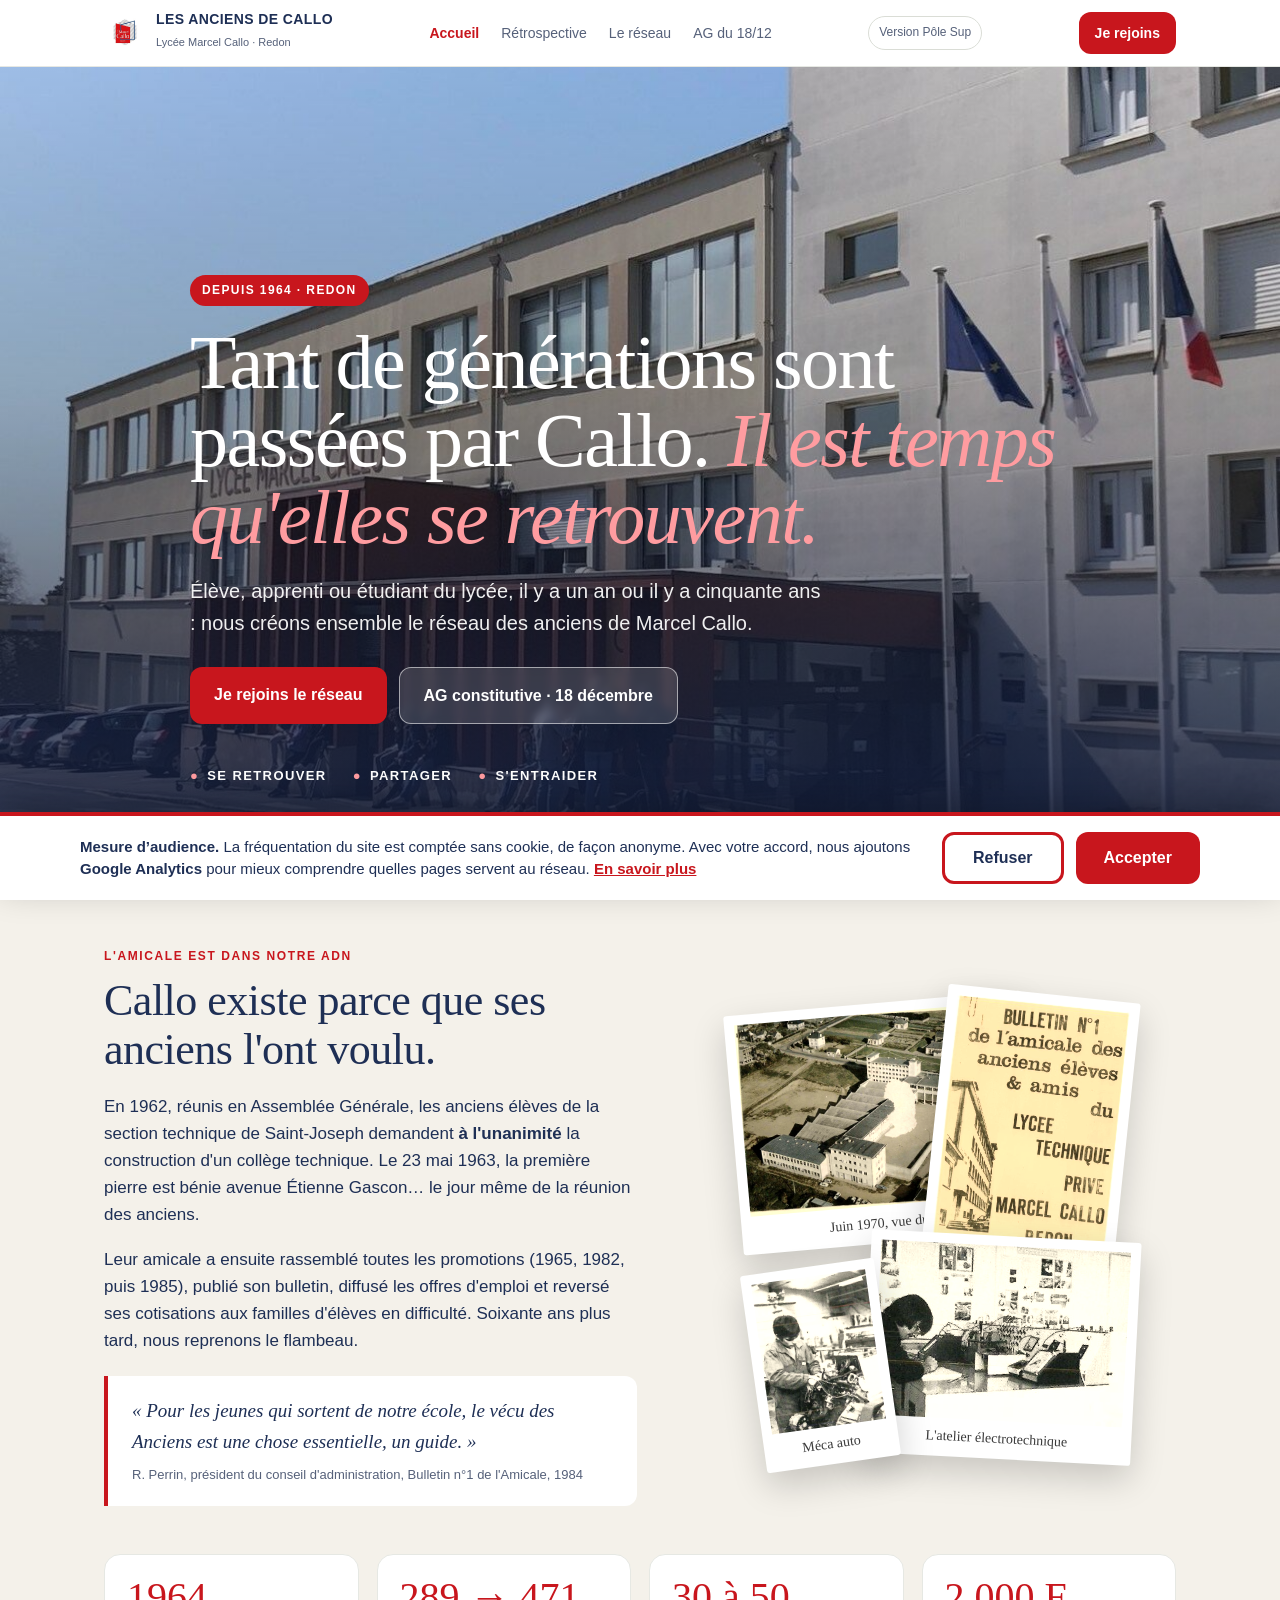
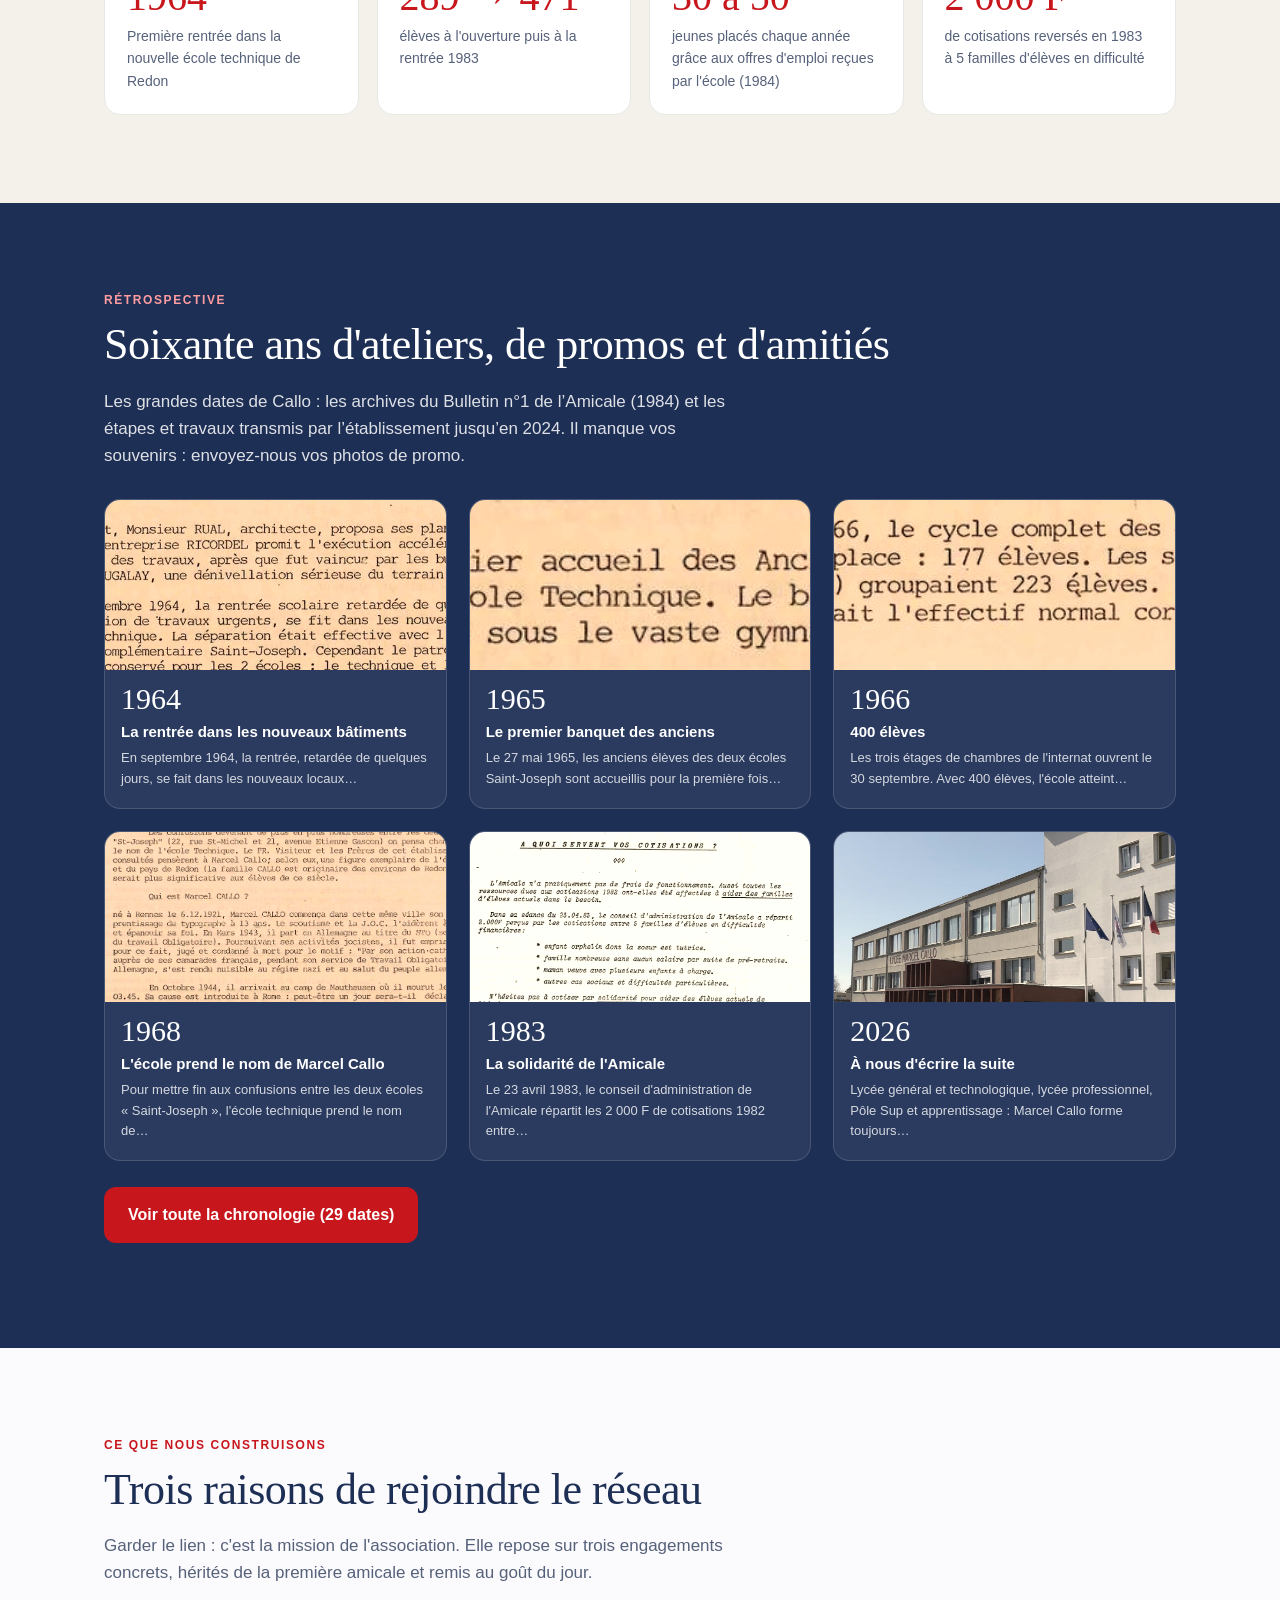
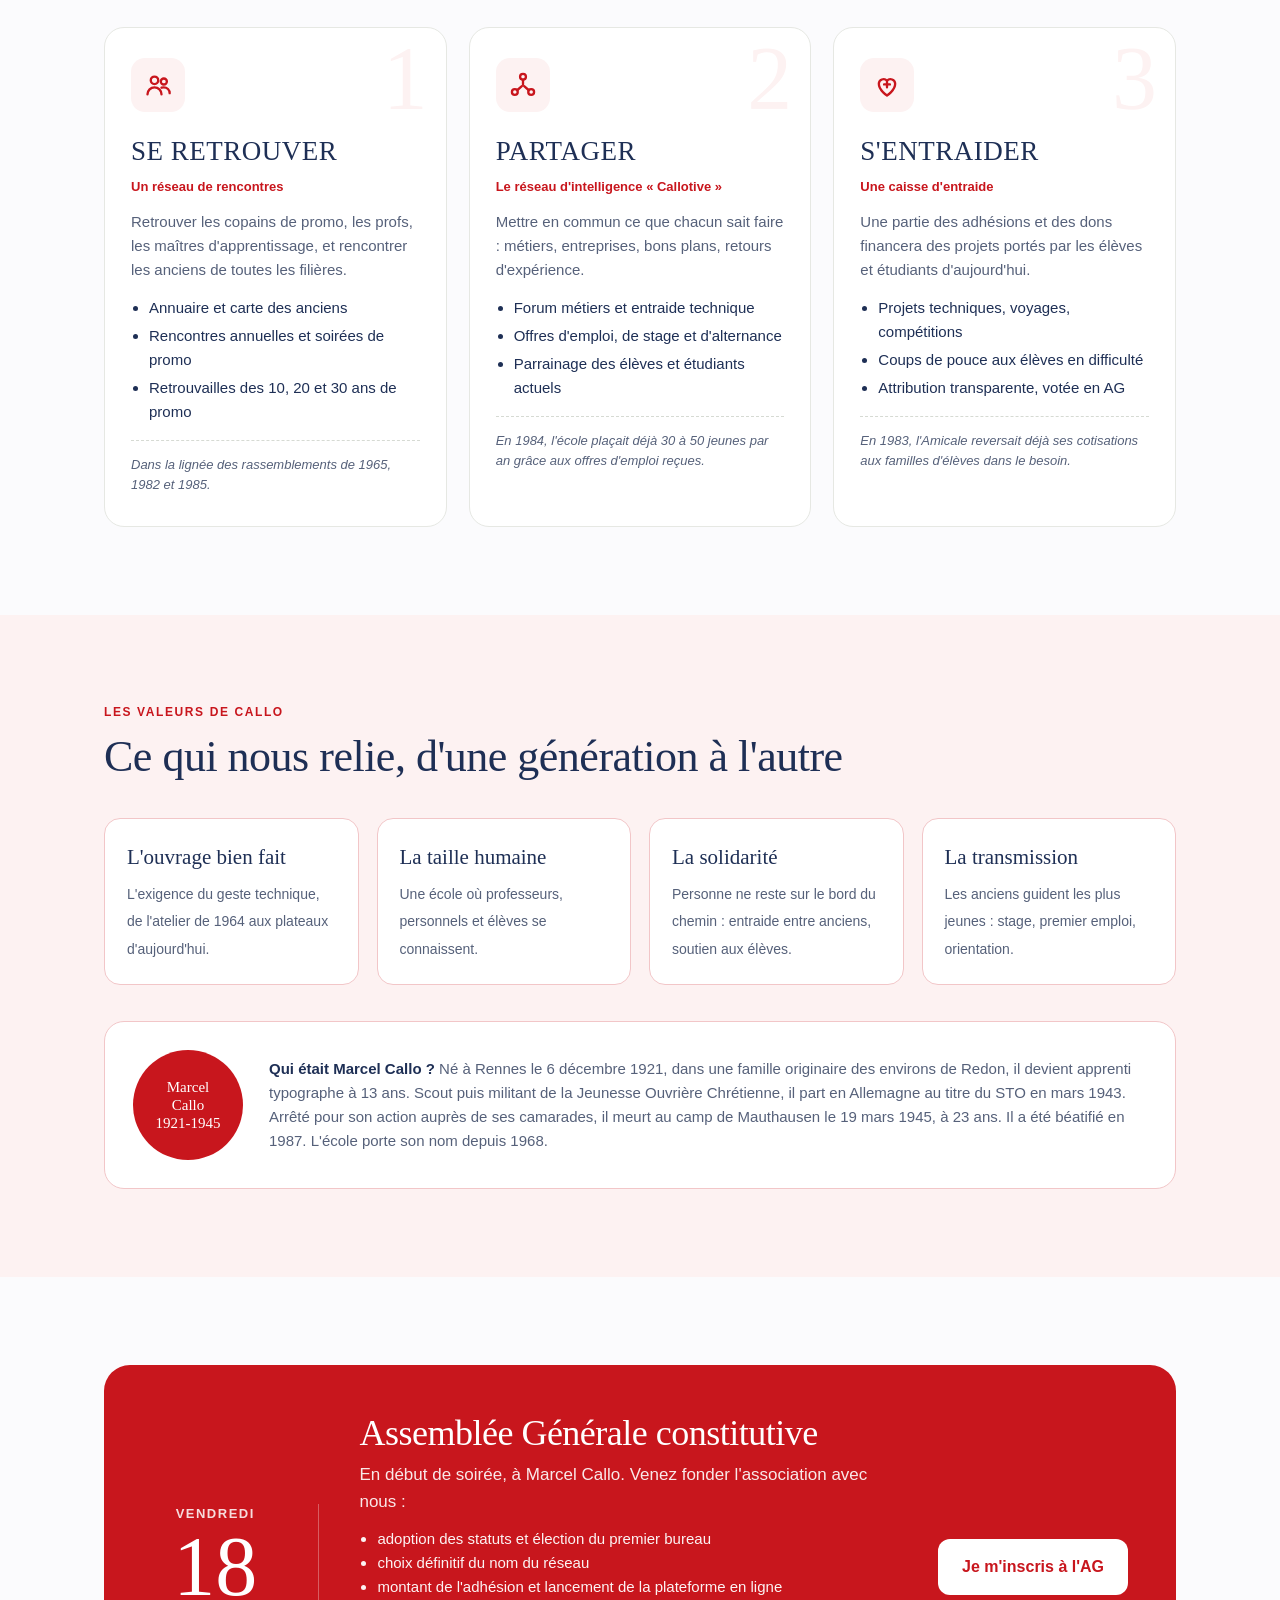
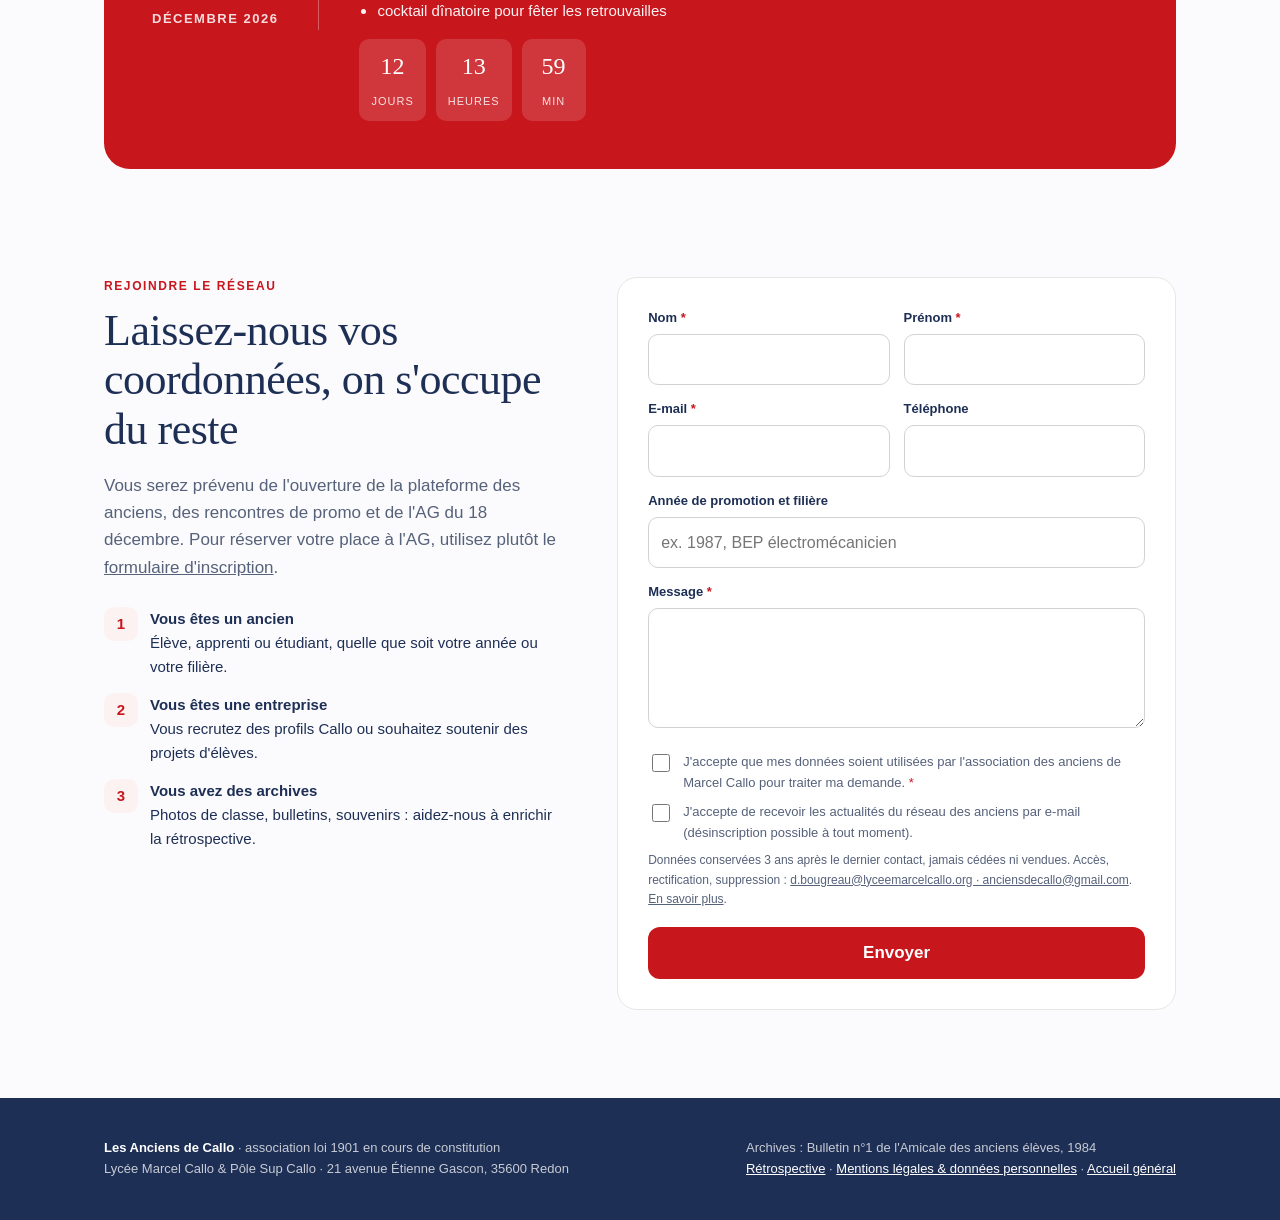
==== commit c8278ef1: "Mesure d'audience : Google Analytics charge seulement apres accord du visiteur - Nouveau assets/js/c" ====
--- a/lycee/index.html
+++ b/lycee/index.html
@@ -1,6 +1,8 @@
 <!doctype html>
 <html lang="fr">
 <head>
+<!-- Mesure d'audience : Google Analytics n'est chargé qu'après accord explicite du visiteur. -->
+<script src="../assets/js/consent.js"></script>
 <meta charset="utf-8">
 <meta name="viewport" content="width=device-width, initial-scale=1">
 <title>Les Anciens de Callo · Lycée Marcel Callo</title>
--- a/assets/css/style.css
+++ b/assets/css/style.css
@@ -282,3 +282,28 @@
 /* Année « 1984-85 » sur deux chiffres : éviter le retour à la ligne */
 #an-1984-85 .yr{font-size:28px;white-space:nowrap}
 @media (max-width:560px){ #an-1984-85 .yr{font-size:24px} }
+
+/* =====================================================================
+   BANDEAU DE CONSENTEMENT (mesure d'audience)
+   ===================================================================== */
+#callo-consent{position:fixed;left:0;right:0;bottom:0;z-index:300;background:#fff;
+  border-top:4px solid var(--primary);box-shadow:0 -10px 34px rgba(0,0,0,.22);padding:16px 18px}
+#callo-consent .cc-in{max-width:1120px;margin:0 auto;display:flex;align-items:center;
+  justify-content:space-between;gap:20px;flex-wrap:wrap}
+#callo-consent .cc-txt{margin:0;font-size:15px;line-height:1.45;color:var(--ink);flex:1 1 460px}
+#callo-consent .cc-txt b{font-weight:bold}
+#callo-consent .cc-txt a{color:var(--accent-ink);font-weight:bold;text-decoration:underline}
+#callo-consent .cc-btns{display:flex;gap:12px;flex:0 0 auto}
+#callo-consent .btn{cursor:pointer;font-family:inherit;border:0;padding:14px 28px;font-size:16px;
+  font-weight:bold;border-radius:12px}
+#callo-consent .cc-no{background:#fff;color:var(--ink);border:3px solid var(--primary)}
+#callo-consent .cc-no:hover{background:var(--soft)}
+#callo-consent .cc-yes:hover{transform:translateY(-2px)}
+@media (max-width:620px){
+  #callo-consent{padding:14px 14px 18px}
+  #callo-consent .cc-btns{width:100%}
+  #callo-consent .cc-btns .btn{flex:1;padding:14px 12px}
+}
+
+/* Lien « gérer mes préférences » (mentions légales) */
+[data-consent-reset]{font-weight:bold;text-decoration:underline;cursor:pointer}
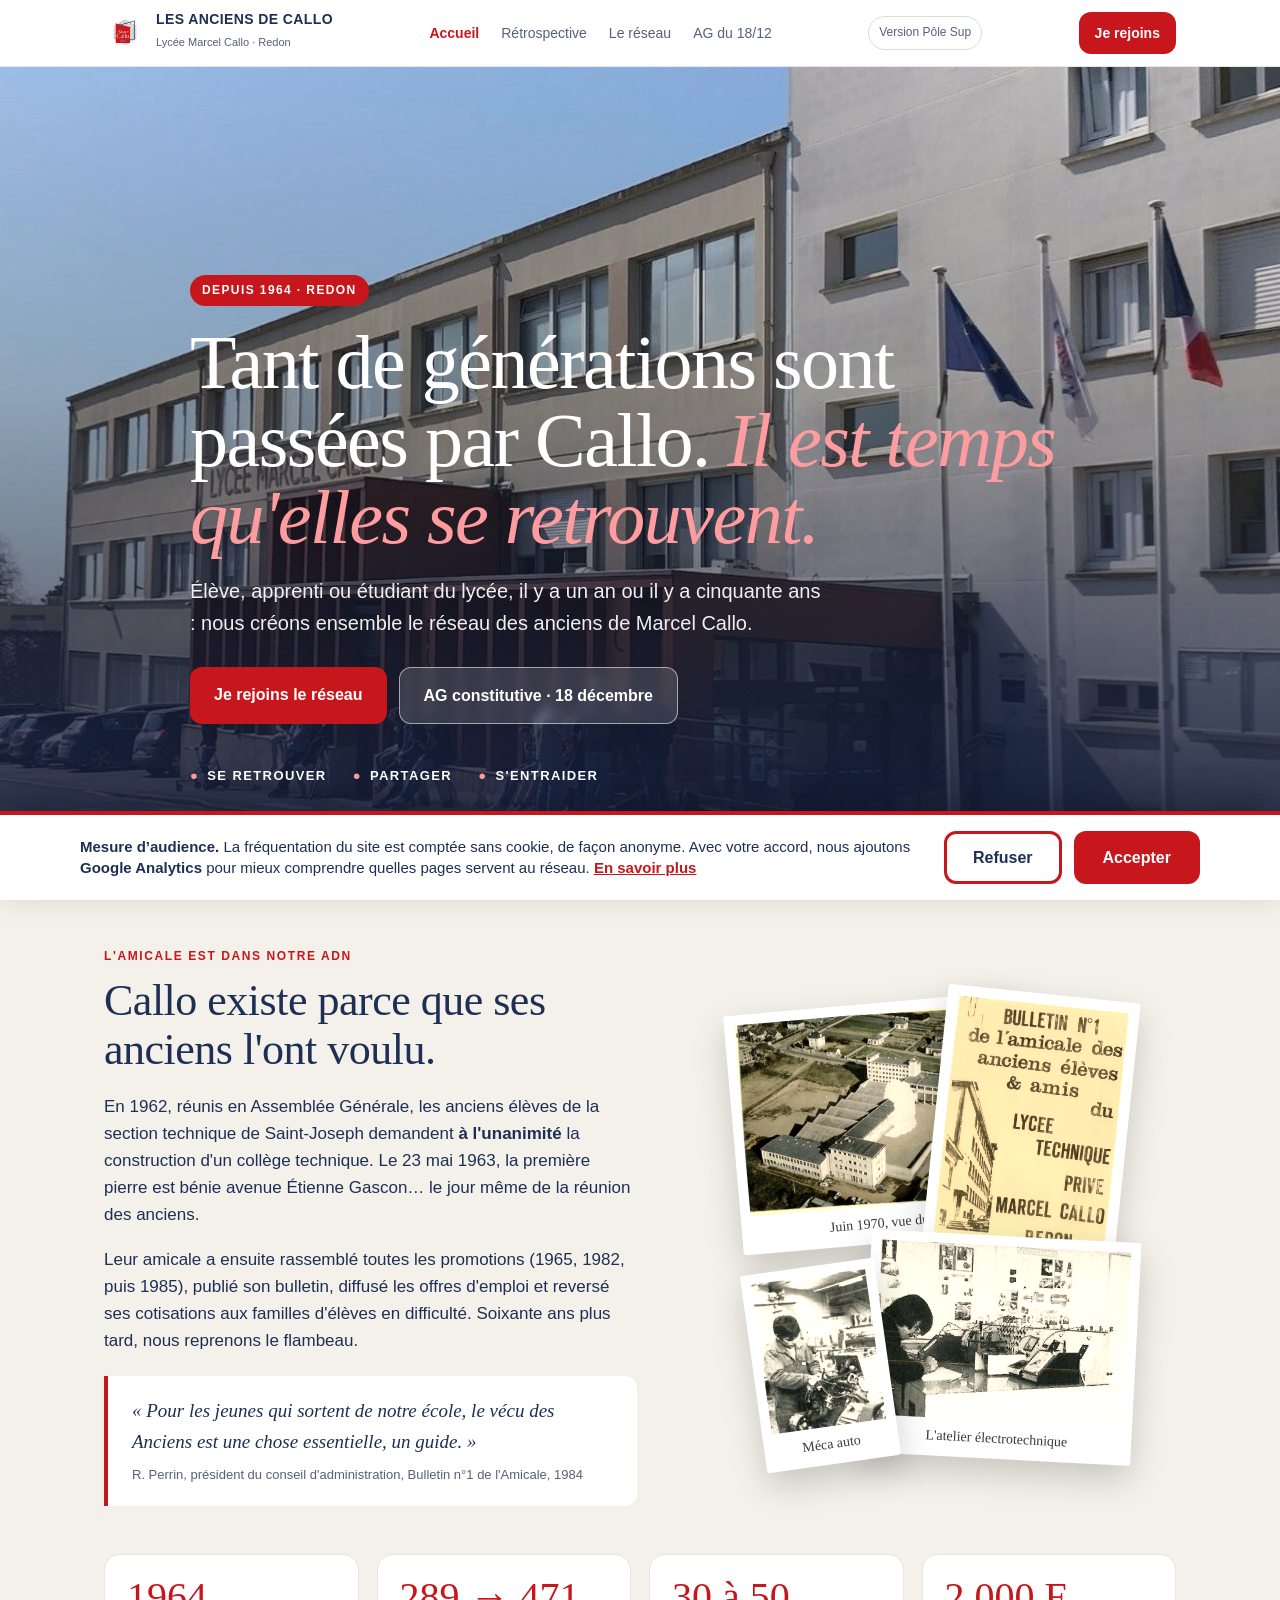
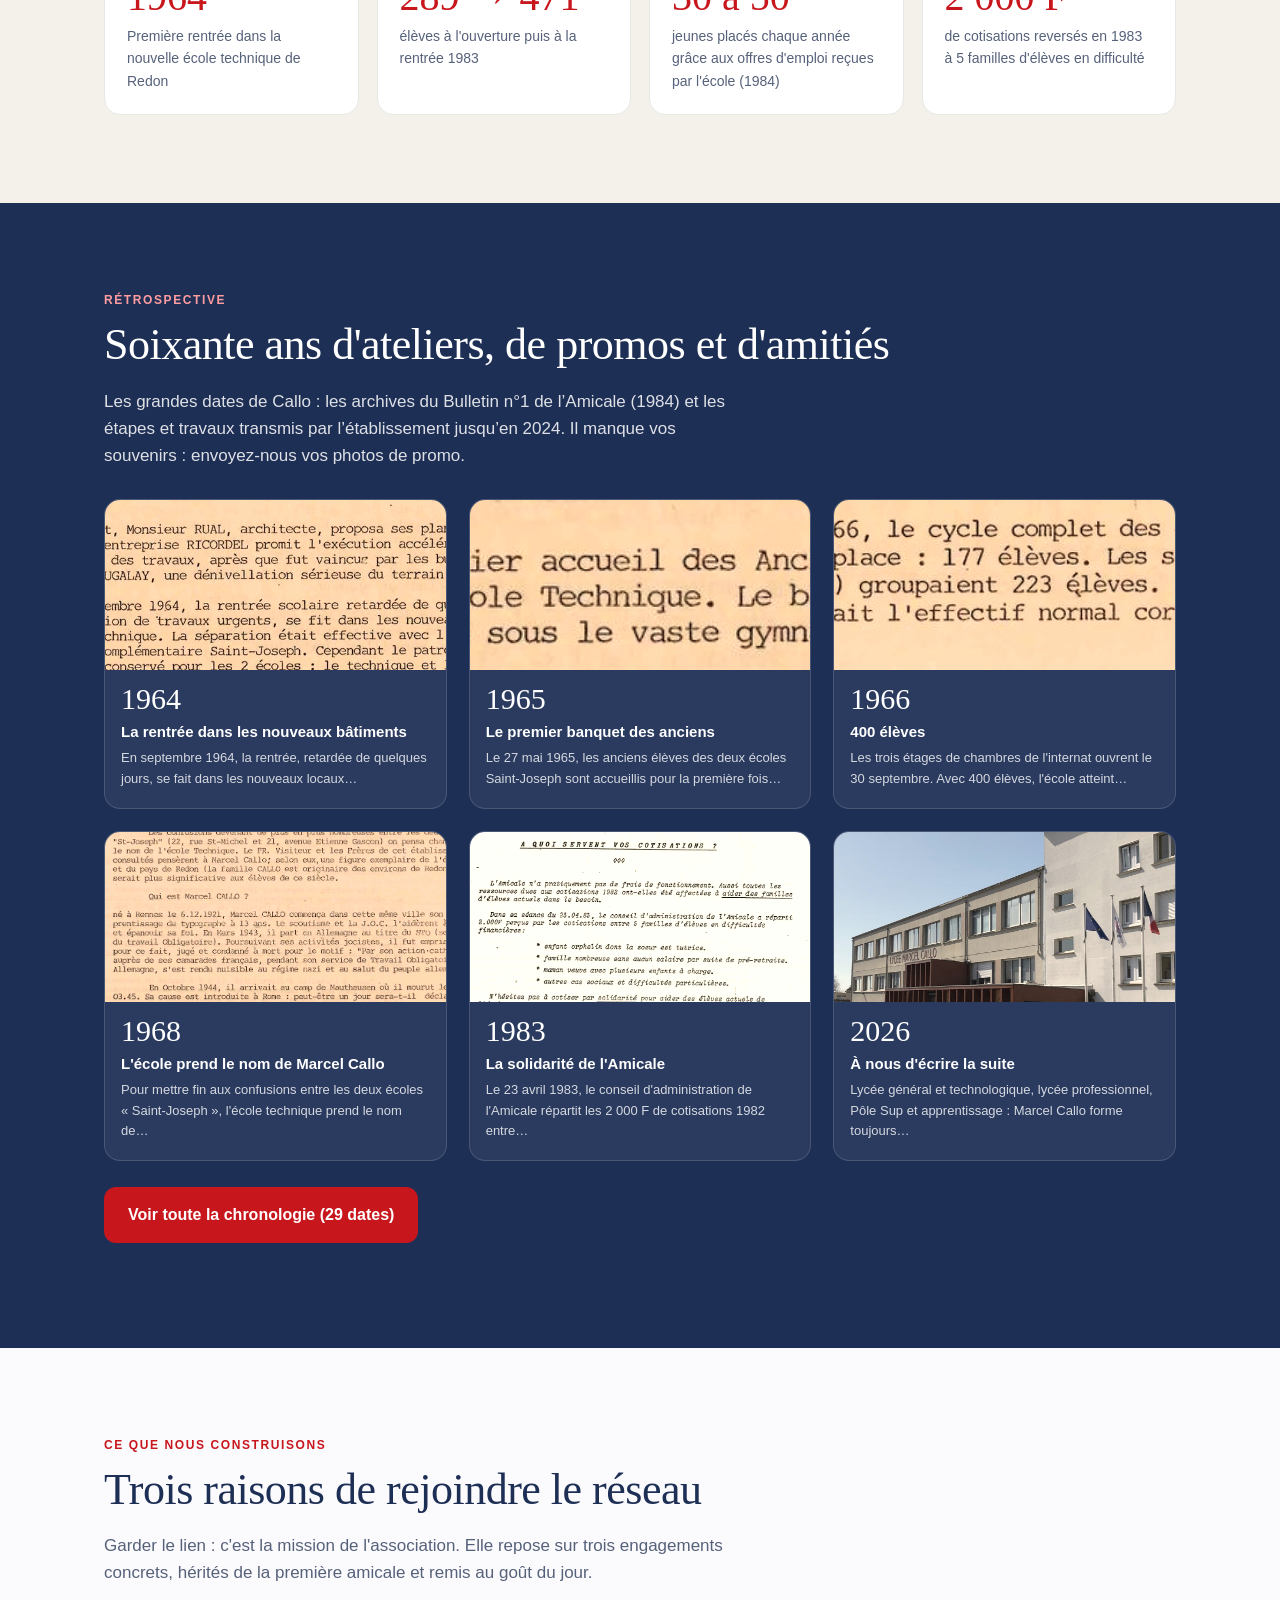
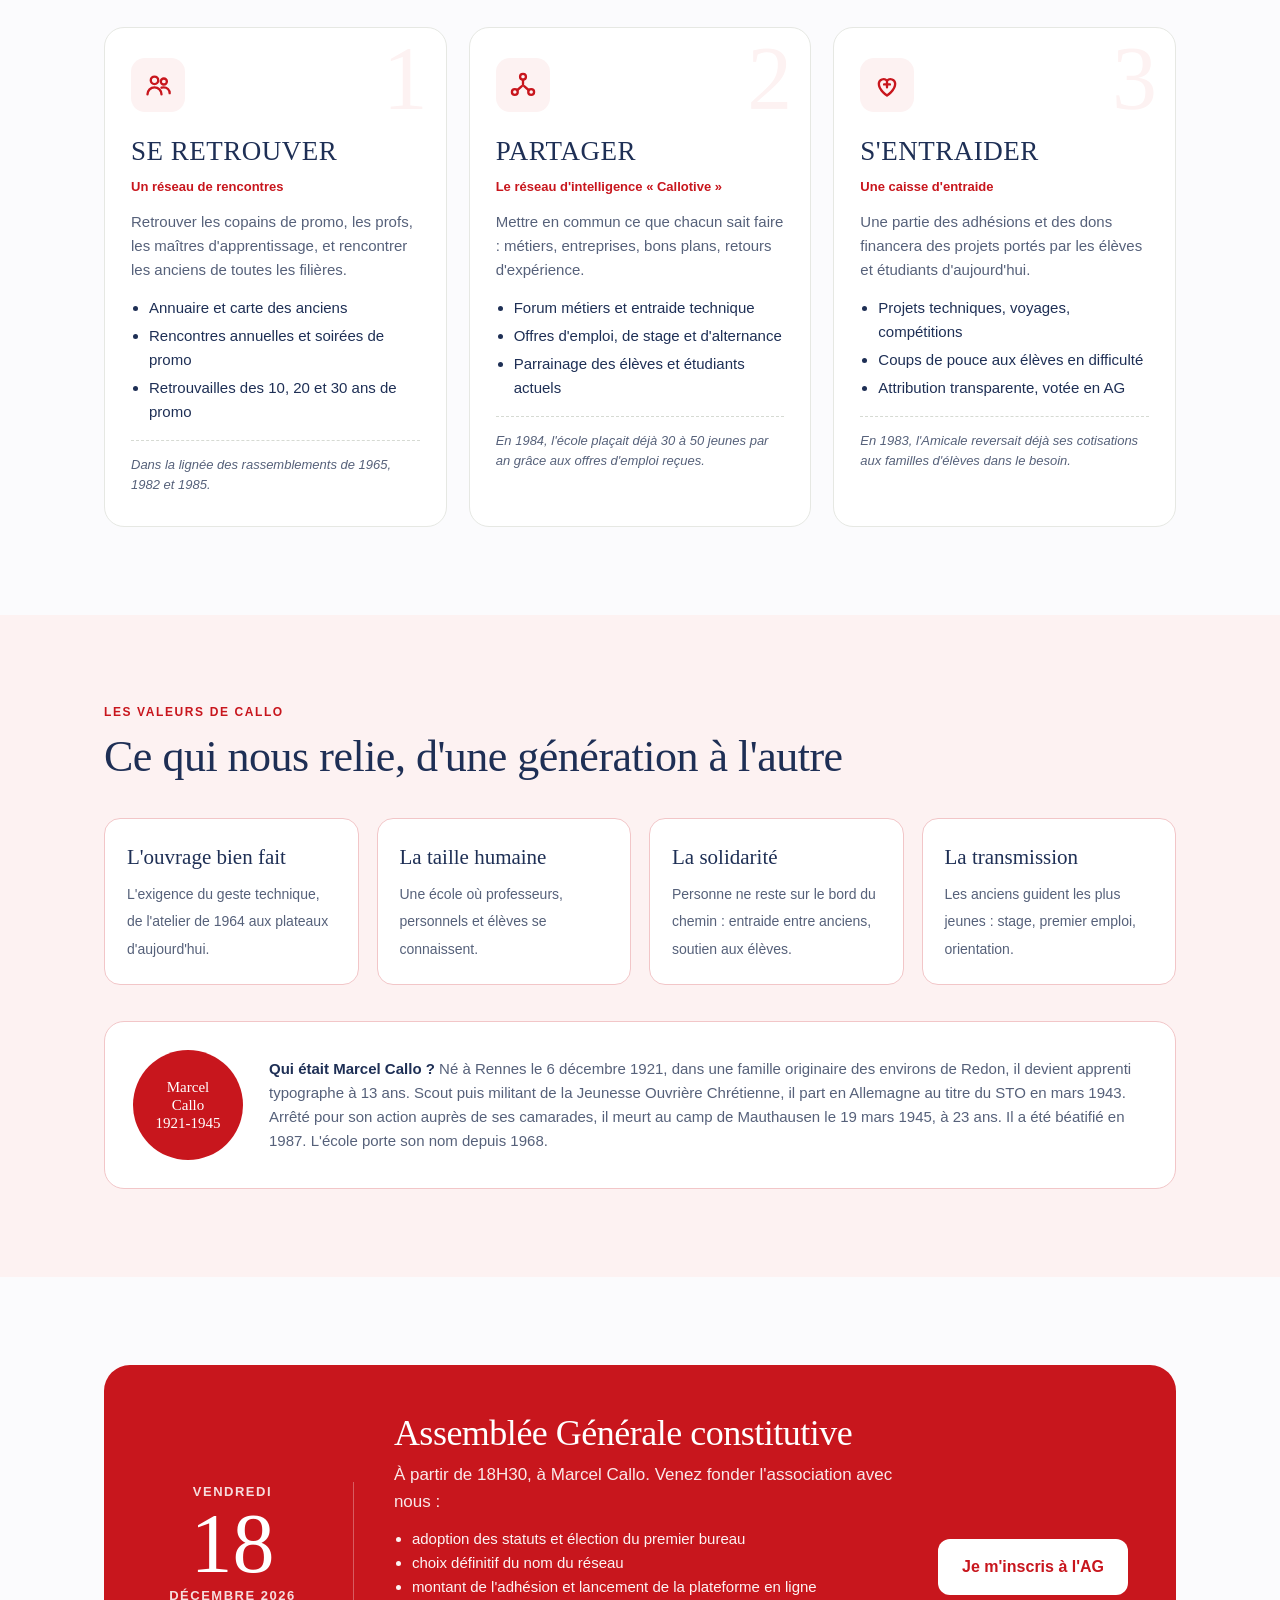
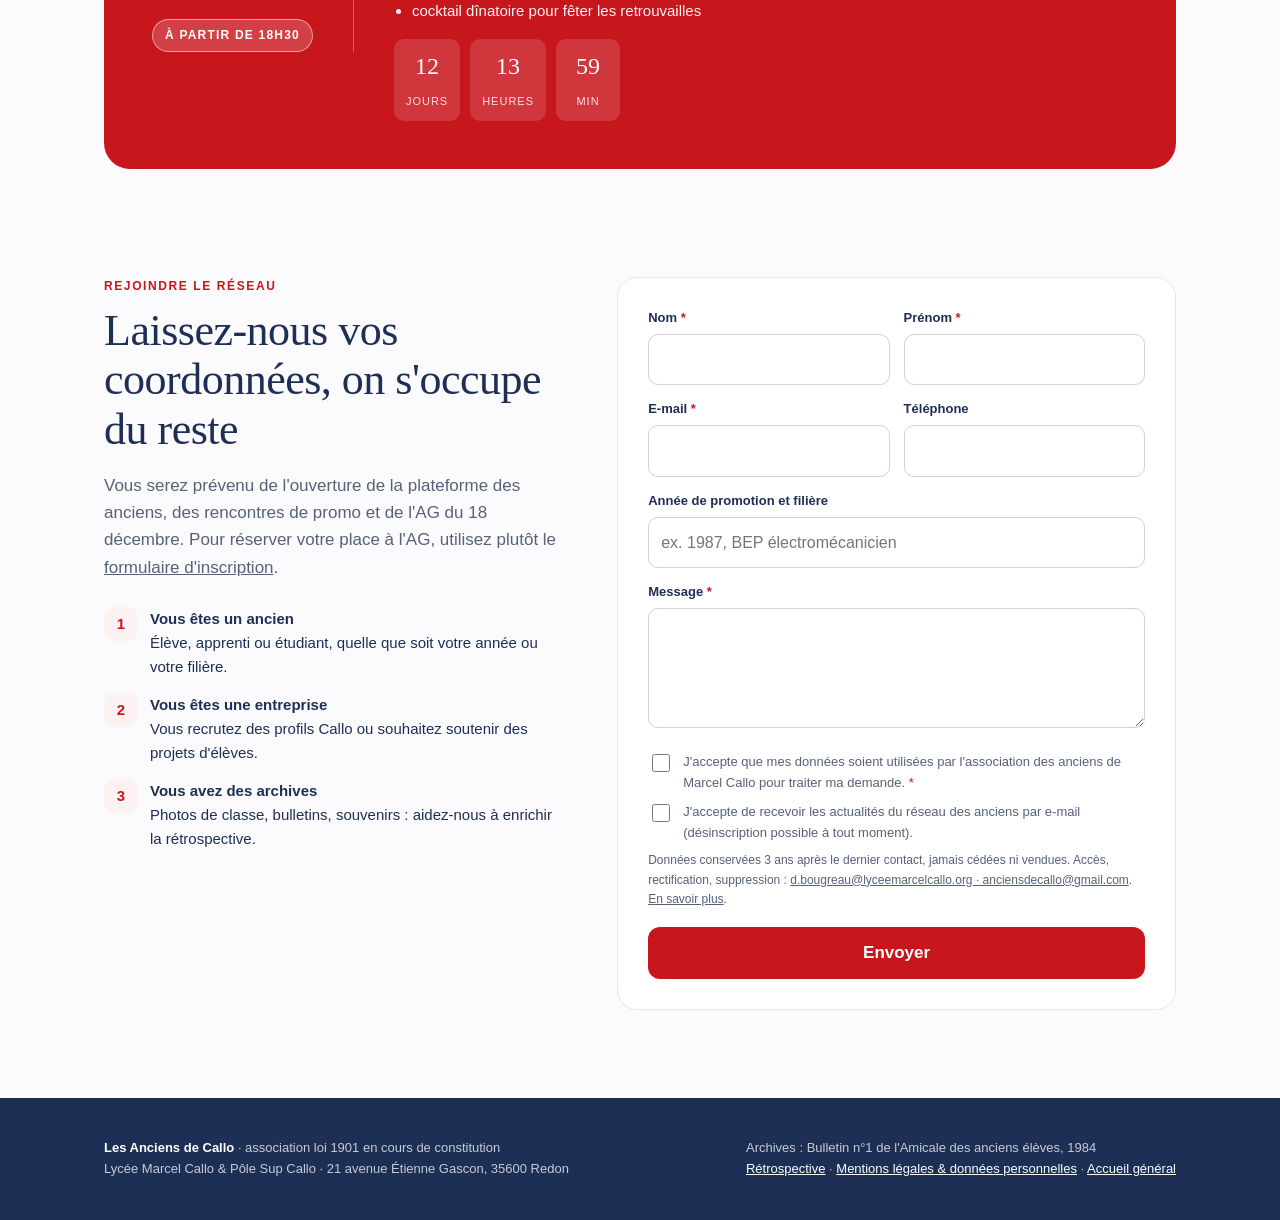
==== commit 905d961f: "AG 18/12 : horaire 18H30 affiche sous la date (lycee + polesup)" ====
--- a/lycee/index.html
+++ b/lycee/index.html
@@ -127,10 +127,10 @@
 <section id="ag">
   <div class="wrap">
     <div class="ag reveal">
-      <div class="date"><small>VENDREDI</small><b>18</b><small>DÉCEMBRE 2026</small></div>
+      <div class="date"><small>VENDREDI</small><b>18</b><small>DÉCEMBRE 2026</small><small class="heure">à partir de 18H30</small></div>
       <div>
         <h2>Assemblée Générale constitutive</h2>
-        <p>En début de soirée, à Marcel Callo. Venez fonder l'association avec nous :</p>
+        <p>À partir de 18H30, à Marcel Callo. Venez fonder l'association avec nous :</p>
         <ul><li>adoption des statuts et élection du premier bureau</li><li>choix définitif du nom du réseau</li><li>montant de l'adhésion et lancement de la plateforme en ligne</li><li>cocktail dînatoire pour fêter les retrouvailles</li></ul>
         <div class="countdown" id="cd"><div><b id="cd-d">–</b><span>jours</span></div><div><b id="cd-h">–</b><span>heures</span></div><div><b id="cd-m">–</b><span>min</span></div></div>
       </div>
--- a/assets/css/style.css
+++ b/assets/css/style.css
@@ -119,6 +119,7 @@
 .ag{background:var(--primary);color:#fff;border-radius:26px;padding:48px;display:grid;grid-template-columns:auto 1fr auto;gap:40px;align-items:center}
 .ag .date{text-align:center;border-right:1px solid rgba(255,255,255,.3);padding-right:40px}
 .ag .date small{display:block;font-size:13px;letter-spacing:1.5px;font-weight:bold;opacity:.85}
+.ag .date .heure{display:inline-block;margin-top:12px;padding:6px 12px;border-radius:20px;background:rgba(255,255,255,.18);border:1px solid rgba(255,255,255,.5);font-size:12px;letter-spacing:1.2px;text-transform:uppercase;opacity:1}
 .ag .date b{font-family:Georgia,serif;font-weight:normal;font-size:84px;line-height:1}
 .ag h2{margin:0 0 8px;font-size:clamp(26px,3vw,36px)}
 .ag p{margin:0;opacity:.9}
@@ -284,26 +285,10 @@
 @media (max-width:560px){ #an-1984-85 .yr{font-size:24px} }
 
 /* =====================================================================
-   BANDEAU DE CONSENTEMENT (mesure d'audience)
+   BANDEAU DE CONSENTEMENT
+   Les styles du bandeau sont injectés par assets/js/consent.js lui-même :
+   toutes les pages n'ont pas ce fichier CSS (page d'inscription, 404) et
+   certaines règles générales « button » écraseraient les boutons.
+   Ne reste ici que le lien « gérer mes préférences » des mentions légales.
    ===================================================================== */
-#callo-consent{position:fixed;left:0;right:0;bottom:0;z-index:300;background:#fff;
-  border-top:4px solid var(--primary);box-shadow:0 -10px 34px rgba(0,0,0,.22);padding:16px 18px}
-#callo-consent .cc-in{max-width:1120px;margin:0 auto;display:flex;align-items:center;
-  justify-content:space-between;gap:20px;flex-wrap:wrap}
-#callo-consent .cc-txt{margin:0;font-size:15px;line-height:1.45;color:var(--ink);flex:1 1 460px}
-#callo-consent .cc-txt b{font-weight:bold}
-#callo-consent .cc-txt a{color:var(--accent-ink);font-weight:bold;text-decoration:underline}
-#callo-consent .cc-btns{display:flex;gap:12px;flex:0 0 auto}
-#callo-consent .btn{cursor:pointer;font-family:inherit;border:0;padding:14px 28px;font-size:16px;
-  font-weight:bold;border-radius:12px}
-#callo-consent .cc-no{background:#fff;color:var(--ink);border:3px solid var(--primary)}
-#callo-consent .cc-no:hover{background:var(--soft)}
-#callo-consent .cc-yes:hover{transform:translateY(-2px)}
-@media (max-width:620px){
-  #callo-consent{padding:14px 14px 18px}
-  #callo-consent .cc-btns{width:100%}
-  #callo-consent .cc-btns .btn{flex:1;padding:14px 12px}
-}
-
-/* Lien « gérer mes préférences » (mentions légales) */
 [data-consent-reset]{font-weight:bold;text-decoration:underline;cursor:pointer}
